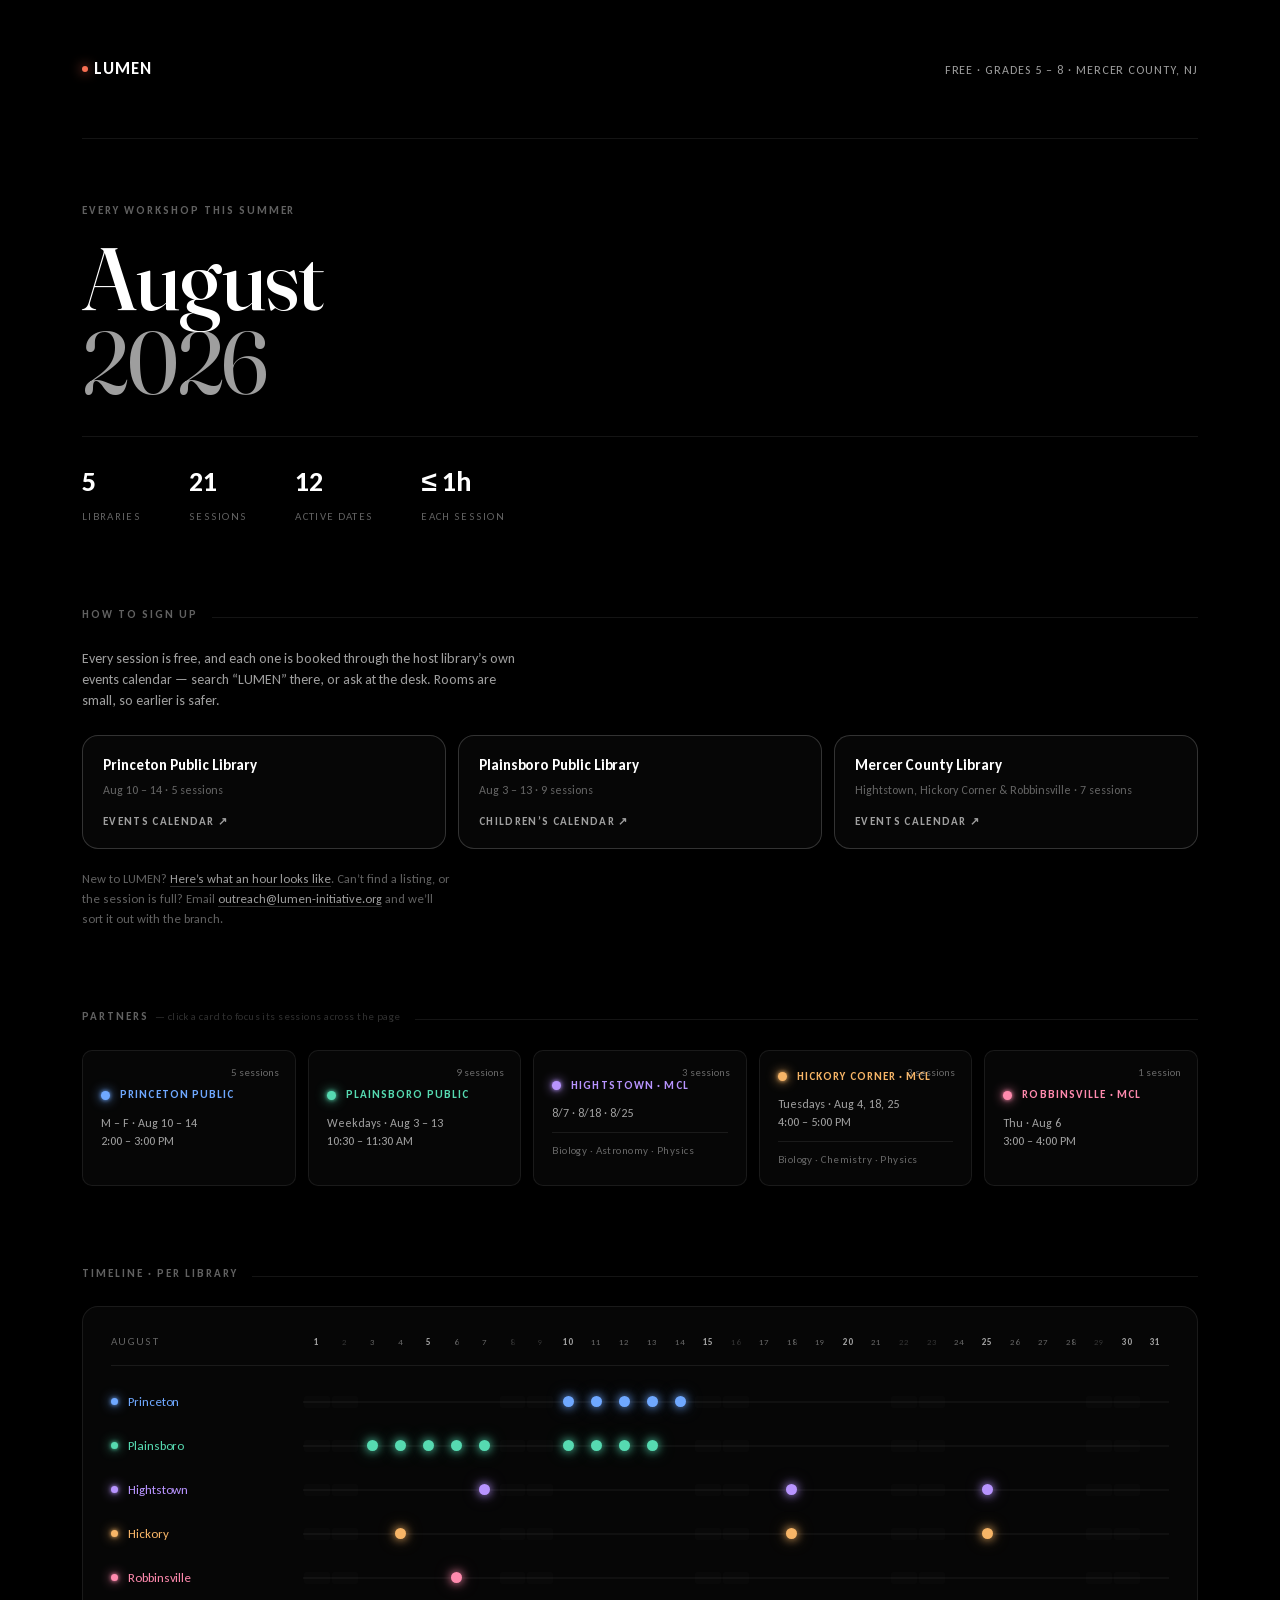
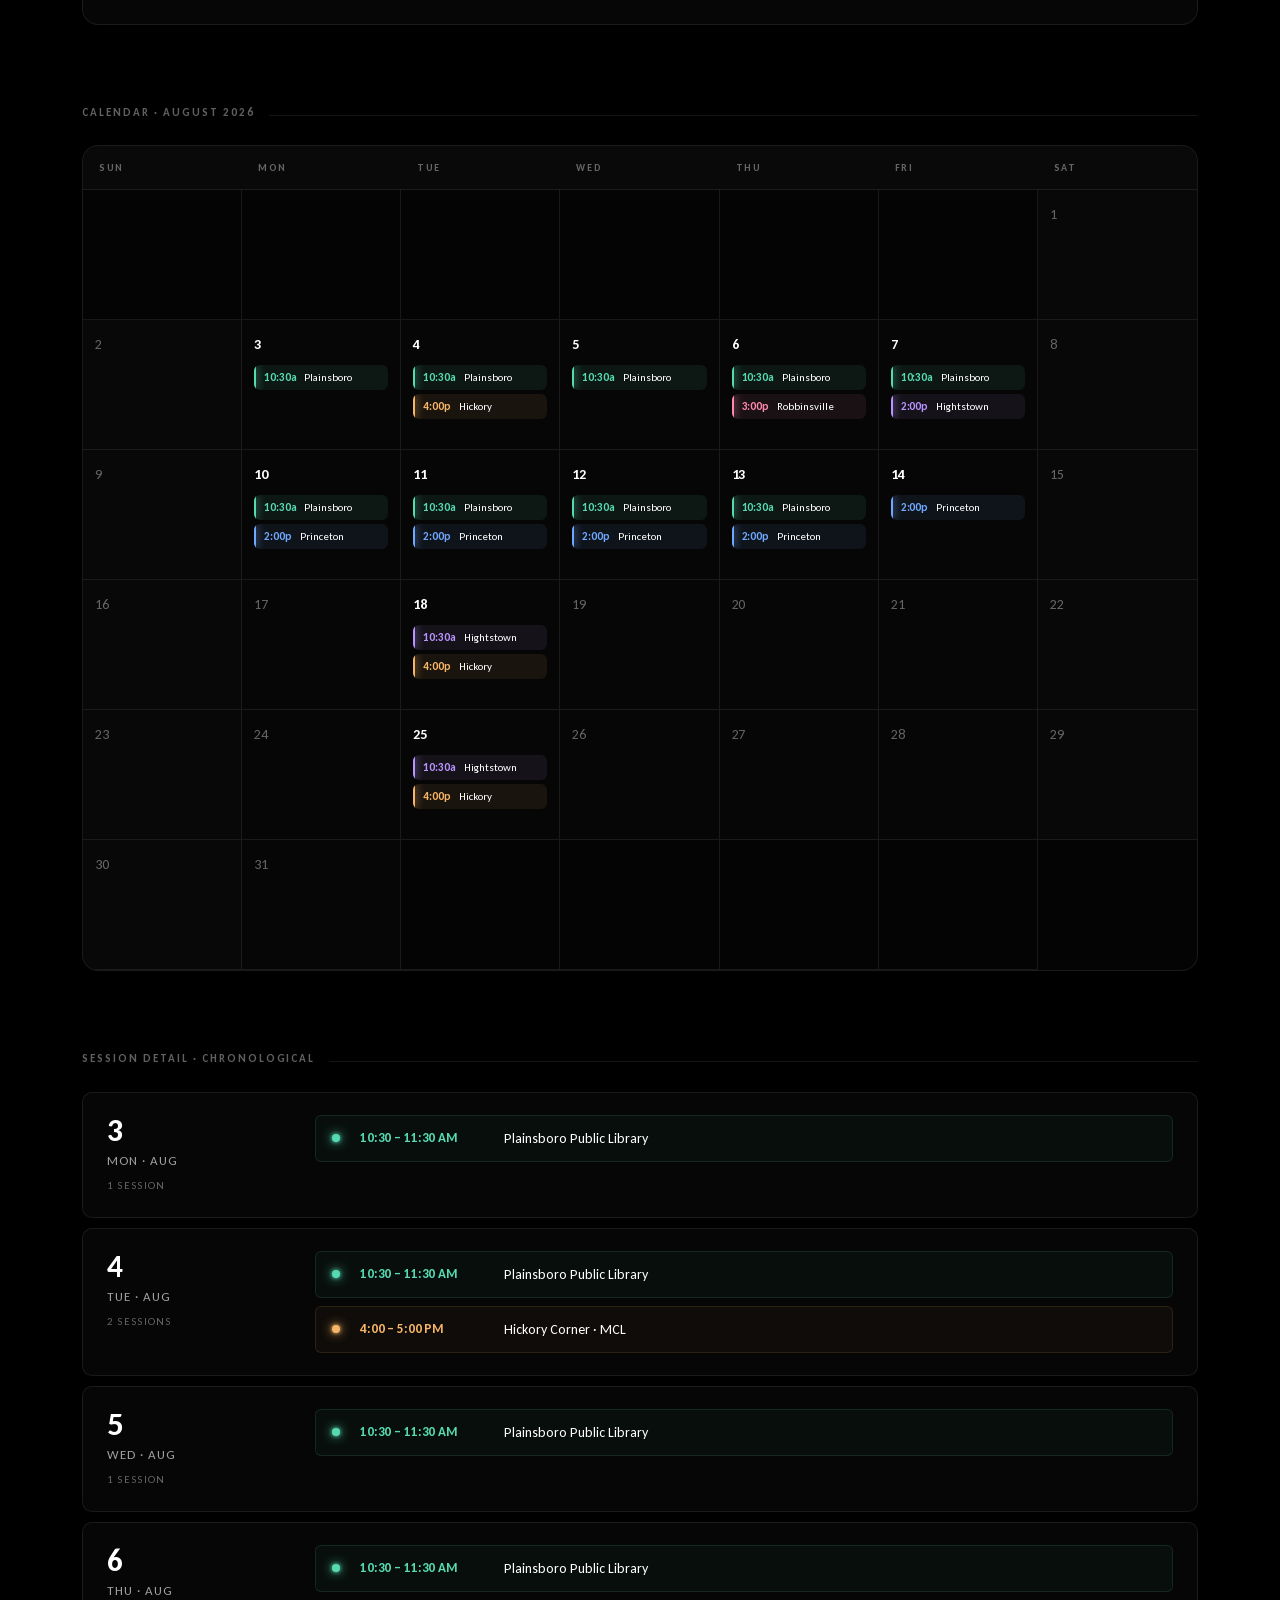
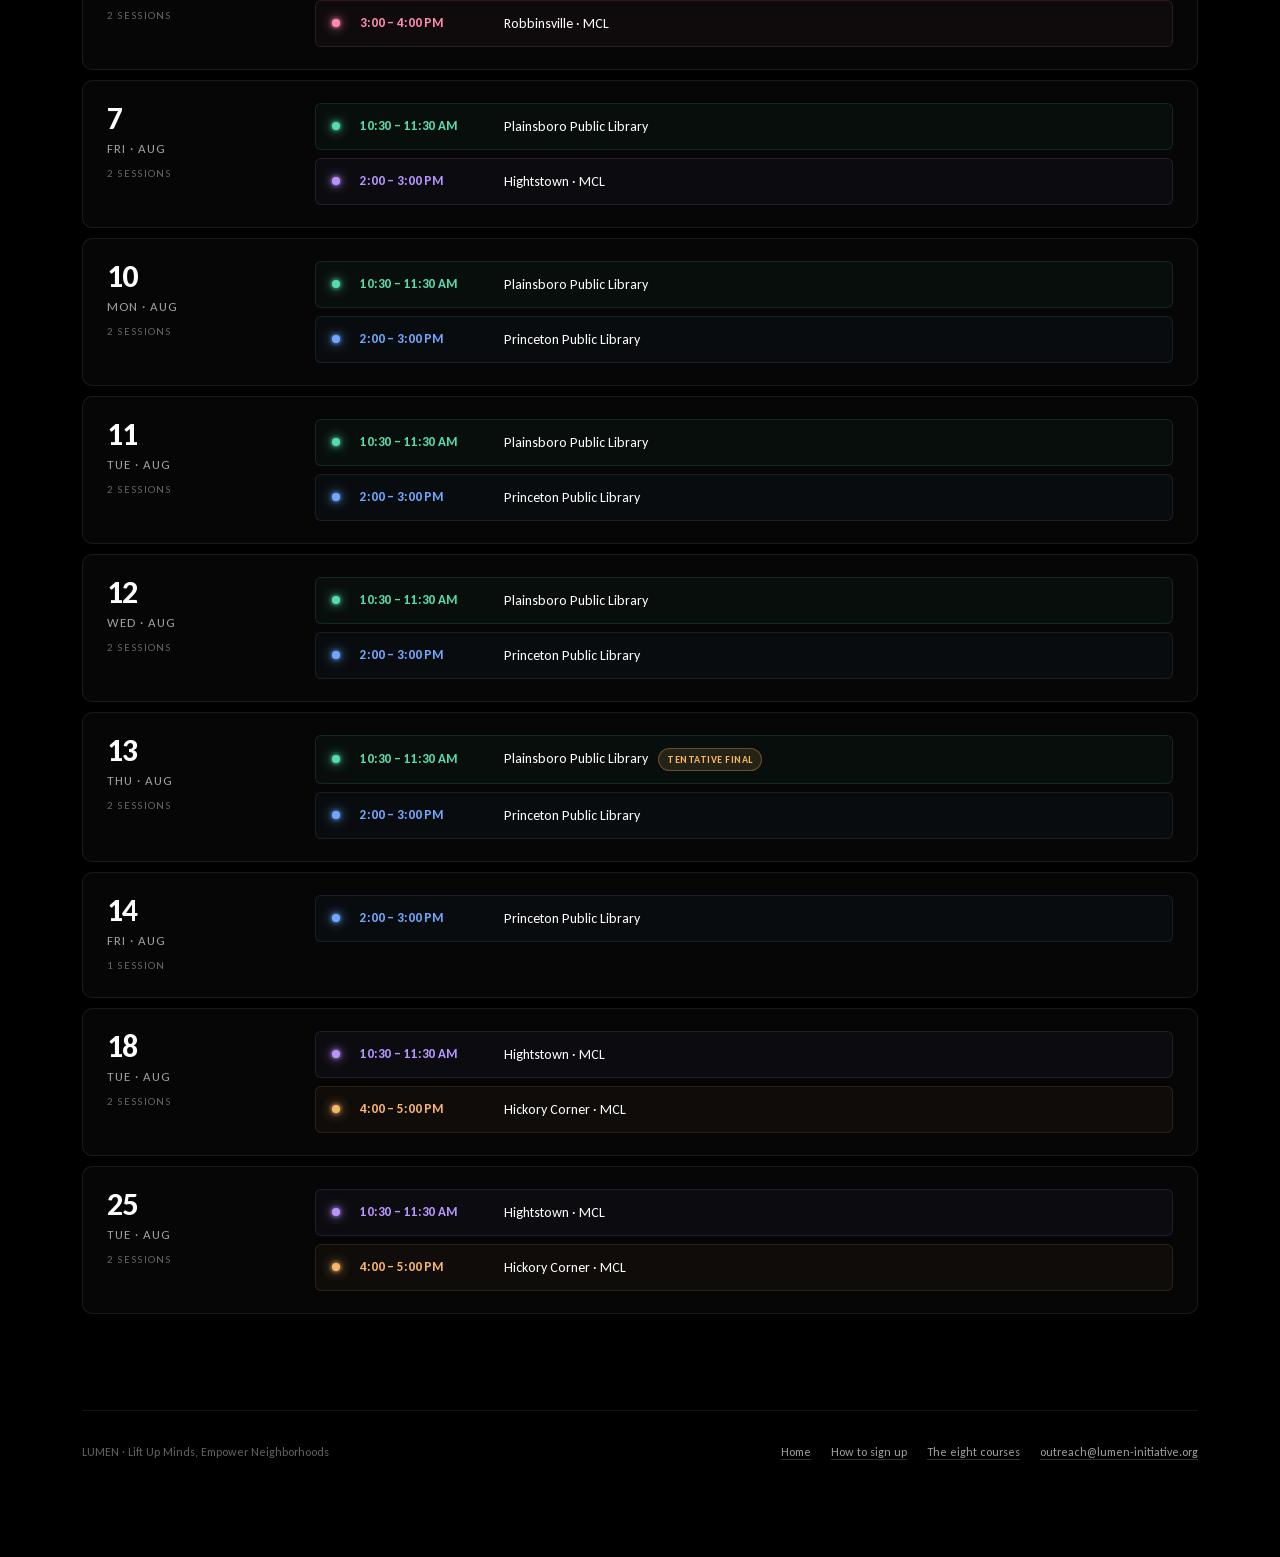
==== library-schedule.html @ 072a2dce "Update site: self-hosted Three.js, favicons, schedule page Brings the published site up to date with" ====
<!DOCTYPE html>
<html lang="en">
<head>
<meta charset="UTF-8">
<meta name="viewport" content="width=device-width, initial-scale=1.0">
<title>LUMEN — All 21 free workshops, August 2026 | Princeton area libraries</title>
<meta name="description" content="Every LUMEN workshop this August: 21 free hands-on sessions for grades 5–8 at five libraries around Mercer County, NJ. Dates, times, and where to register.">
<link rel="stylesheet" href="fonts/fonts.css">
<style>
  :root {
    --font-body: Calibri, 'Carlito', 'Segoe UI', sans-serif;
    --font-display: 'Fraunces', Georgia, 'Times New Roman', serif;

    --bg: #000;
    --bg-elev: #0a0a0a;
    --text: #ffffff;
    --text-dim: rgba(255, 255, 255, 0.62);
    --text-faint: rgba(255, 255, 255, 0.38);
    --text-ghost: rgba(255, 255, 255, 0.18);
    --border: rgba(255, 255, 255, 0.08);
    --border-strong: rgba(255, 255, 255, 0.18);
    --glass: rgba(255, 255, 255, 0.025);
    --glass-hi: rgba(255, 255, 255, 0.05);

    --princeton: #6FA8FF;       --princeton-rgb: 111, 168, 255;
    --plainsboro: #56DAB1;      --plainsboro-rgb: 86, 218, 177;
    --hightstown: #B894FF;      --hightstown-rgb: 184, 148, 255;
    --hickory: #F7B567;         --hickory-rgb: 247, 181, 103;
    --robbinsville: #FF8AAE;    --robbinsville-rgb: 255, 138, 174;

    --ease: cubic-bezier(0.22, 1, 0.36, 1);
    --ease-soft: cubic-bezier(0.22, 0.61, 0.36, 1);

    --r-sm: 6px;
    --r-md: 10px;
    --r-lg: 16px;
    --r-xl: 24px;
  }

  * { margin: 0; padding: 0; box-sizing: border-box; }

  html, body {
    background: var(--bg);
    color: var(--text);
  }

  body {
    font-family: var(--font-body);
    font-feature-settings: "ss01", "cv11", "tnum";
    -webkit-font-smoothing: antialiased;
    -moz-osx-font-smoothing: grayscale;
    line-height: 1.5;
    min-height: 100vh;
    overflow-x: hidden;
    /* faint atmospheric glow — top-down, very subtle */
    background-image:
      radial-gradient(ellipse 80vw 60vh at 50% -10%, rgba(255, 255, 255, 0.04), transparent 70%),
      radial-gradient(ellipse 120vw 80vh at 50% 110%, rgba(184, 148, 255, 0.025), transparent 70%);
  }

  /* ----- layout ----- */

  .page {
    max-width: 1180px;
    margin: 0 auto;
    padding: 56px 32px 96px;
  }

  .page-head {
    display: flex;
    justify-content: space-between;
    align-items: baseline;
    padding-bottom: 56px;
    border-bottom: 1px solid var(--border);
    margin-bottom: 64px;
  }
  /* This stylesheet has no global anchor reset, so anything that is a
     link has to say so — or unsay it, as here. */
  .brand {
    font-size: 17px;
    font-weight: 700;
    letter-spacing: 0.06em;
    text-transform: uppercase;
    color: var(--text);
    text-decoration: none;
    transition: opacity 0.25s var(--ease);
  }
  .brand:hover,
  .brand:focus-visible { opacity: 0.7; }
  .brand .dot {
    display: inline-block;
    width: 6px;
    height: 6px;
    background: #f76f53;
    border-radius: 50%;
    margin-right: 6px;
    vertical-align: 2px;
    box-shadow: 0 0 12px #f76f53;
  }
  .head-meta {
    font-size: 12px;
    color: var(--text-dim);
    letter-spacing: 0.08em;
    text-transform: uppercase;
  }

  /* ----- hero ----- */

  .hero { margin-bottom: 80px; }

  .eyebrow {
    font-size: 11px;
    font-weight: 600;
    letter-spacing: 0.18em;
    text-transform: uppercase;
    color: var(--text-faint);
    margin-bottom: 18px;
  }
  .hero h1 {
    font-family: var(--font-display);
    font-size: clamp(48px, 8vw, 88px);
    font-weight: 500;
    line-height: 0.95;
    letter-spacing: -0.02em;
    margin-bottom: 28px;
  }
  .hero h1 .year {
    color: var(--text-dim);
    font-weight: 400;
    letter-spacing: -0.025em;
  }
  .hero-stats {
    display: flex;
    flex-wrap: wrap;
    gap: 48px;
    margin-top: 32px;
    padding-top: 24px;
    border-top: 1px solid var(--border);
  }
  .hero-stat .num {
    display: block;
    font-size: 28px;
    font-weight: 600;
    letter-spacing: -0.01em;
    font-variant-numeric: tabular-nums;
  }
  .hero-stat .lbl {
    font-size: 11px;
    color: var(--text-faint);
    letter-spacing: 0.12em;
    text-transform: uppercase;
    margin-top: 4px;
  }

  /* ----- sign-up band ----- */

  /* Deliberately not styled as a banner or a highlighted callout: the
     schedule below is what the visitor came for, and the three cards
     read as one more band of the same document. They earn attention by
     being the only clickable things above the fold, not by shouting. */
  .signup { margin-bottom: 80px; }

  .signup-lede {
    max-width: 62ch;
    font-size: 14px;
    color: var(--text-dim);
    margin-bottom: 24px;
  }
  .signup-grid {
    display: grid;
    grid-template-columns: repeat(auto-fit, minmax(238px, 1fr));
    gap: 12px;
  }
  .signup-card {
    display: flex;
    flex-direction: column;
    gap: 6px;
    padding: 18px 20px;
    border: 1px solid var(--border-strong);
    border-radius: var(--r-lg);
    background: var(--glass);
    color: var(--text);
    text-decoration: none;
    transition: background 0.3s var(--ease), border-color 0.3s var(--ease), transform 0.3s var(--ease);
  }
  .signup-card:hover,
  .signup-card:focus-visible {
    background: var(--glass-hi);
    border-color: rgba(255, 255, 255, 0.32);
    transform: translateY(-2px);
  }
  .signup-name {
    font-size: 15px;
    font-weight: 600;
    letter-spacing: -0.005em;
  }
  .signup-note {
    font-size: 12px;
    color: var(--text-faint);
    line-height: 1.45;
  }
  .signup-go {
    margin-top: 8px;
    font-size: 11px;
    font-weight: 600;
    letter-spacing: 0.12em;
    text-transform: uppercase;
    color: var(--text-dim);
  }
  .signup-card:hover .signup-go,
  .signup-card:focus-visible .signup-go { color: var(--text); }

  .signup-help {
    max-width: 62ch;
    margin-top: 20px;
    font-size: 12.5px;
    color: var(--text-faint);
    line-height: 1.6;
  }
  .signup-help a,
  .foot-links a {
    color: var(--text-dim);
    text-decoration: underline;
    text-underline-offset: 3px;
    text-decoration-color: var(--border-strong);
    transition: color 0.25s var(--ease), text-decoration-color 0.25s var(--ease);
  }
  .signup-help a:hover,
  .signup-help a:focus-visible,
  .foot-links a:hover,
  .foot-links a:focus-visible {
    color: var(--text);
    text-decoration-color: currentColor;
  }

  /* ----- section labels ----- */

  .section-label {
    display: flex;
    align-items: baseline;
    gap: 14px;
    font-size: 11px;
    font-weight: 600;
    letter-spacing: 0.18em;
    text-transform: uppercase;
    color: var(--text-faint);
    margin-bottom: 24px;
  }
  .section-label::after {
    content: '';
    flex: 1;
    height: 1px;
    background: var(--border);
  }

  section + section { margin-top: 80px; }

  /* ----- legend / filter cards ----- */

  .legend-grid {
    display: grid;
    grid-template-columns: repeat(auto-fit, minmax(206px, 1fr));
    gap: 12px;
  }
  .legend-card {
    --c: var(--text);
    --c-rgb: 255, 255, 255;
    background: var(--glass);
    border: 1px solid var(--border);
    border-radius: var(--r-md);
    padding: 18px 18px 16px;
    text-align: left;
    color: inherit;
    font: inherit;
    cursor: pointer;
    position: relative;
    overflow: hidden;
    transition:
      background 0.4s var(--ease),
      border-color 0.4s var(--ease),
      transform 0.4s var(--ease),
      box-shadow 0.4s var(--ease),
      opacity 0.4s var(--ease);
  }
  .legend-card::before {
    content: '';
    position: absolute;
    inset: 0;
    border-radius: inherit;
    background: radial-gradient(ellipse 80% 70% at 50% 110%, rgba(var(--c-rgb), 0.18), transparent 70%);
    opacity: 0;
    transition: opacity 0.5s var(--ease);
    pointer-events: none;
  }
  .legend-card:hover,
  .legend-card[aria-pressed="true"] {
    background: var(--glass-hi);
    border-color: rgba(var(--c-rgb), 0.5);
    transform: translateY(-2px);
    box-shadow:
      0 12px 32px -12px rgba(var(--c-rgb), 0.35),
      0 1px 0 rgba(255, 255, 255, 0.04) inset;
  }
  .legend-card:hover::before,
  .legend-card[aria-pressed="true"]::before {
    opacity: 1;
  }
  .legend-card-head {
    display: flex;
    align-items: center;
    gap: 10px;
    margin-bottom: 10px;
  }
  .legend-dot {
    width: 9px;
    height: 9px;
    border-radius: 50%;
    background: var(--c);
    box-shadow: 0 0 12px var(--c), 0 0 4px var(--c);
    flex-shrink: 0;
  }
  .legend-name {
    font-size: 11px;
    font-weight: 600;
    letter-spacing: 0.1em;
    text-transform: uppercase;
    color: var(--c);
  }
  .legend-meta {
    font-size: 12px;
    color: var(--text-dim);
    line-height: 1.5;
  }
  .legend-topics {
    margin-top: 10px;
    padding-top: 10px;
    border-top: 1px solid var(--border);
    font-size: 11px;
    color: var(--text-faint);
    letter-spacing: 0.04em;
  }
  .legend-count {
    position: absolute;
    top: 14px;
    right: 16px;
    font-size: 11px;
    font-variant-numeric: tabular-nums;
    color: var(--text-faint);
    font-weight: 500;
  }

  /* ----- ribbon timeline ----- */

  .ribbon {
    background: var(--glass);
    border: 1px solid var(--border);
    border-radius: var(--r-lg);
    padding: 24px 28px;
    backdrop-filter: blur(12px);
    -webkit-backdrop-filter: blur(12px);
  }
  .ribbon-axis {
    display: grid;
    grid-template-columns: 168px 1fr;
    gap: 24px;
    align-items: center;
    padding-bottom: 12px;
    margin-bottom: 14px;
    border-bottom: 1px solid var(--border);
  }
  .ribbon-axis-spacer { color: var(--text-faint); font-size: 11px; letter-spacing: 0.12em; text-transform: uppercase; }
  .ribbon-axis-days {
    display: grid;
    grid-template-columns: repeat(31, 1fr);
    gap: 0;
    font-size: 9px;
    color: var(--text-faint);
    text-align: center;
    font-variant-numeric: tabular-nums;
  }
  .ribbon-axis-days span {
    padding: 4px 0;
    border-radius: 3px;
  }
  .ribbon-axis-days span.weekend { color: var(--text-ghost); }
  .ribbon-axis-days span.major { color: var(--text-dim); font-weight: 600; }

  .ribbon-row {
    display: grid;
    grid-template-columns: 168px 1fr;
    gap: 24px;
    align-items: center;
    padding: 8px 0;
    transition: opacity 0.4s var(--ease);
  }
  .ribbon-label {
    display: flex;
    align-items: center;
    gap: 10px;
    font-size: 13px;
    font-weight: 500;
    letter-spacing: -0.005em;
  }
  .ribbon-label .legend-dot {
    width: 7px;
    height: 7px;
  }
  .ribbon-label .lib-name { color: var(--c); }
  .ribbon-track {
    display: grid;
    grid-template-columns: repeat(31, 1fr);
    gap: 0;
    height: 28px;
    align-items: center;
    position: relative;
  }
  .ribbon-track::before {
    content: '';
    position: absolute;
    left: 0; right: 0;
    top: 50%;
    height: 1px;
    background: var(--border);
    transform: translateY(-0.5px);
  }
  .ribbon-cell {
    height: 100%;
    display: flex;
    align-items: center;
    justify-content: center;
    position: relative;
  }
  .ribbon-cell.weekend::after {
    content: '';
    position: absolute;
    inset: 8px 1px;
    background: rgba(255, 255, 255, 0.015);
    border-radius: 2px;
  }
  .ribbon-pin {
    position: relative;
    width: 11px;
    height: 11px;
    border-radius: 50%;
    background: var(--c);
    box-shadow:
      0 0 10px var(--c),
      0 0 18px rgba(var(--c-rgb), 0.4);
    transition:
      transform 0.4s var(--ease),
      box-shadow 0.4s var(--ease);
  }
  .ribbon-pin:hover {
    transform: scale(1.45);
    z-index: 2;
  }

  /* ----- calendar grid ----- */

  .calendar {
    background: var(--glass);
    border: 1px solid var(--border);
    border-radius: var(--r-lg);
    overflow: hidden;
    backdrop-filter: blur(12px);
    -webkit-backdrop-filter: blur(12px);
  }
  .cal-header {
    display: grid;
    grid-template-columns: repeat(7, 1fr);
    background: rgba(255, 255, 255, 0.012);
    border-bottom: 1px solid var(--border);
  }
  .cal-header > div {
    padding: 14px 16px;
    font-size: 10px;
    font-weight: 600;
    letter-spacing: 0.16em;
    text-transform: uppercase;
    color: var(--text-faint);
    text-align: left;
  }
  .cal-grid {
    display: grid;
    grid-template-columns: repeat(7, 1fr);
  }
  .cal-day {
    border-right: 1px solid var(--border);
    border-bottom: 1px solid var(--border);
    padding: 14px 12px 12px;
    min-height: 130px;
    display: flex;
    flex-direction: column;
    gap: 8px;
    position: relative;
  }
  .cal-day:nth-child(7n) { border-right: none; }
  .cal-grid > .cal-day:nth-last-child(-n+1):not(:nth-child(7n)) ~ .cal-day,
  .cal-grid .cal-day:last-child { border-bottom: none; }
  .cal-day.empty {
    background: rgba(0, 0, 0, 0.4);
  }
  .cal-day.weekend {
    background: rgba(255, 255, 255, 0.008);
  }
  .cal-date {
    font-size: 14px;
    font-weight: 500;
    color: var(--text-faint);
    font-variant-numeric: tabular-nums;
    letter-spacing: -0.01em;
  }
  .cal-day.has-events .cal-date {
    color: var(--text);
    font-weight: 600;
  }
  .cal-events {
    display: flex;
    flex-direction: column;
    gap: 4px;
    margin-top: 2px;
  }
  .cal-event {
    --c: var(--text);
    --c-rgb: 255, 255, 255;
    display: flex;
    align-items: center;
    gap: 8px;
    padding: 6px 8px 6px 10px;
    background: rgba(var(--c-rgb), 0.08);
    border-radius: var(--r-sm);
    font-size: 11px;
    line-height: 1.2;
    position: relative;
    overflow: hidden;
    transition: background 0.3s var(--ease), transform 0.3s var(--ease);
  }
  .cal-event::before {
    content: '';
    position: absolute;
    left: 0;
    top: 0;
    bottom: 0;
    width: 2px;
    background: var(--c);
    box-shadow: 0 0 8px var(--c);
  }
  .cal-event:hover {
    background: rgba(var(--c-rgb), 0.16);
    transform: translateX(2px);
  }
  .cal-event-time {
    font-weight: 600;
    color: var(--c);
    font-variant-numeric: tabular-nums;
    letter-spacing: -0.01em;
    flex-shrink: 0;
  }
  .cal-event-name {
    color: var(--text);
    font-weight: 500;
    overflow: hidden;
    text-overflow: ellipsis;
    white-space: nowrap;
  }

  /* ----- list view ----- */

  .list {
    display: flex;
    flex-direction: column;
    gap: 10px;
  }
  .list-day {
    display: grid;
    grid-template-columns: 180px 1fr;
    gap: 28px;
    align-items: flex-start;
    padding: 22px 24px;
    background: var(--glass);
    border: 1px solid var(--border);
    border-radius: var(--r-md);
    transition:
      background 0.4s var(--ease),
      border-color 0.4s var(--ease),
      transform 0.4s var(--ease);
  }
  .list-day:hover {
    background: var(--glass-hi);
    border-color: var(--border-strong);
  }
  .list-date {
    display: flex;
    flex-direction: column;
    gap: 4px;
  }
  .list-date-num {
    font-size: 32px;
    font-weight: 600;
    letter-spacing: -0.025em;
    line-height: 1;
    font-variant-numeric: tabular-nums;
  }
  .list-date-day {
    font-size: 13px;
    color: var(--text-dim);
    text-transform: uppercase;
    letter-spacing: 0.08em;
  }
  .list-date-count {
    margin-top: 8px;
    font-size: 11px;
    color: var(--text-faint);
    letter-spacing: 0.08em;
    text-transform: uppercase;
  }
  .list-events {
    display: flex;
    flex-direction: column;
    gap: 8px;
  }
  .list-event {
    --c: var(--text);
    --c-rgb: 255, 255, 255;
    display: grid;
    grid-template-columns: 14px 130px 1fr auto;
    align-items: center;
    gap: 14px;
    padding: 12px 16px;
    background: rgba(var(--c-rgb), 0.04);
    border: 1px solid rgba(var(--c-rgb), 0.12);
    border-radius: var(--r-sm);
    transition:
      background 0.4s var(--ease),
      border-color 0.4s var(--ease),
      transform 0.4s var(--ease),
      opacity 0.4s var(--ease);
  }
  .list-event:hover {
    background: rgba(var(--c-rgb), 0.08);
    border-color: rgba(var(--c-rgb), 0.28);
    transform: translateX(3px);
  }
  .list-event .legend-dot {
    width: 8px;
    height: 8px;
  }
  .list-event-time {
    font-size: 13px;
    font-weight: 600;
    color: var(--c);
    font-variant-numeric: tabular-nums;
    letter-spacing: -0.01em;
  }
  .list-event-info {
    font-size: 14px;
    display: flex;
    align-items: baseline;
    gap: 10px;
    flex-wrap: wrap;
  }
  .list-event-info .lib {
    font-weight: 500;
  }
  .list-event-tag {
    font-size: 10px;
    padding: 3px 8px;
    border-radius: 9999px;
    background: rgba(247, 181, 103, 0.12);
    color: var(--hickory);
    border: 1px solid rgba(247, 181, 103, 0.3);
    font-weight: 600;
    letter-spacing: 0.05em;
    text-transform: uppercase;
  }

  /* ----- focus filtering ----- */
  /* When a library is focused, dim everything that doesn't belong to it */
  body[data-focus] [data-lib]:not([data-active]),
  body[data-focus] .legend-card:not([aria-pressed="true"]) {
    opacity: 0.22;
  }

  /* ----- footer ----- */
  footer {
    margin-top: 96px;
    padding-top: 32px;
    border-top: 1px solid var(--border);
    display: flex;
    flex-wrap: wrap;
    justify-content: space-between;
    align-items: baseline;
    gap: 16px 32px;
    font-size: 12px;
    color: var(--text-faint);
  }
  .foot-links {
    display: flex;
    flex-wrap: wrap;
    gap: 8px 20px;
  }

  /* ----- entry animations ----- */

  @keyframes lift-in {
    from { opacity: 0; transform: translateY(12px); }
    to { opacity: 1; transform: translateY(0); }
  }
  .reveal {
    animation: lift-in 0.9s var(--ease) both;
  }

  /* ----- responsive ----- */

  @media (max-width: 900px) {
    .page { padding: 32px 20px 64px; }
    .page-head { padding-bottom: 32px; margin-bottom: 40px; }
    section + section { margin-top: 56px; }
    .hero { margin-bottom: 56px; }
    .hero-stats { gap: 28px; }
    .hero-stat .num { font-size: 22px; }

    .page-head { flex-wrap: wrap; gap: 10px 24px; }
    .signup { margin-bottom: 56px; }
    .signup-card { padding: 16px 18px; }
    footer { flex-direction: column; }

    .ribbon { padding: 16px; }
    .ribbon-axis,
    .ribbon-row { grid-template-columns: 110px 1fr; gap: 12px; }
    .ribbon-label { font-size: 11px; }

    .cal-day { min-height: 88px; padding: 8px 6px; }
    .cal-event { font-size: 9.5px; padding: 4px 6px 4px 8px; }
    .cal-event-name { display: none; }

    .list-day { grid-template-columns: 1fr; gap: 14px; padding: 16px; }
    .list-date { flex-direction: row; align-items: baseline; gap: 12px; }
    .list-date-num { font-size: 22px; }
    .list-event { grid-template-columns: 12px 90px 1fr; padding: 10px 12px; }
    .list-event-tag { display: none; }
  }

  @media (max-width: 540px) {
    .cal-header > div { padding: 8px 6px; font-size: 9px; letter-spacing: 0.1em; }
    .cal-day { min-height: 64px; }
    .cal-date { font-size: 12px; }
    .cal-event { padding: 3px 5px 3px 7px; }
    .cal-event-time { font-size: 9px; }
  }

  /* ----- reduced motion ----- */

  @media (prefers-reduced-motion: reduce) {
    *,
    *::before,
    *::after {
      animation-duration: 0.01ms !important;
      animation-iteration-count: 1 !important;
      transition-duration: 0.01ms !important;
      scroll-behavior: auto !important;
    }
  }

  /* ----- print ----- */

  @media print {
    body {
      background: #fff;
      color: #000;
      background-image: none;
    }
    :root {
      --text: #000;
      --text-dim: #444;
      --text-faint: #666;
      --border: #ccc;
      --border-strong: #999;
      --glass: #fafafa;
      --glass-hi: #f0f0f0;
    }
    /* The sign-up band survives printing on purpose — a schedule
       pinned to a fridge should still say where to register. */
    .page-head, footer { display: none; }
    .signup-card { break-inside: avoid; }
    .legend-card, .ribbon, .calendar, .list-day {
      backdrop-filter: none;
      box-shadow: none;
    }
    .reveal { animation: none; }
  }
</style>
</head>
<body>

<main class="page">

  <!-- The wordmark is the only thing on this page a lost visitor will
       try to click, so it is the route home. -->
  <header class="page-head reveal" style="animation-delay: 0s;">
    <a class="brand" href="index.html"><span class="dot"></span>LUMEN</a>
    <div class="head-meta">Free · Grades 5 – 8 · Mercer County, NJ</div>
  </header>

  <!-- Hero -->
  <section class="hero reveal" style="animation-delay: 0.05s;">
    <div class="eyebrow">Every workshop this summer</div>
    <h1>August<br><span class="year">2026</span></h1>
    <div class="hero-stats">
      <div class="hero-stat"><span class="num">5</span><span class="lbl">Libraries</span></div>
      <div class="hero-stat"><span class="num">21</span><span class="lbl">Sessions</span></div>
      <div class="hero-stat"><span class="num">12</span><span class="lbl">Active dates</span></div>
      <div class="hero-stat"><span class="num">≤ 1h</span><span class="lbl">Each session</span></div>
    </div>
  </section>

  <!-- How to sign up. This page is where the site's schedule section
       sends a parent, and until now it was a dead end: it listed when
       and where without a single link — no way to act on any of it and
       no route back. Registration always happens on the host library's
       own calendar, so those three calendars are the page's real CTA.
       It sits above the filter cards because a parent who already knows
       which branch they want should never have to scroll the calendar
       to find the door. -->
  <section class="signup reveal" id="signup" style="animation-delay: 0.1s;">
    <h2 class="section-label">How to sign up</h2>
    <p class="signup-lede">
      Every session is free, and each one is booked through the host library&rsquo;s
      own events calendar &mdash; search &ldquo;LUMEN&rdquo; there, or ask at the
      desk. Rooms are small, so earlier is safer.
    </p>
    <div class="signup-grid">
      <a class="signup-card" href="https://princetonlibrary.org/events/" target="_blank" rel="noopener noreferrer">
        <span class="signup-name">Princeton Public Library</span>
        <span class="signup-note">Aug 10 – 14 · 5 sessions</span>
        <span class="signup-go">Events calendar <span aria-hidden="true">↗</span></span>
      </a>
      <a class="signup-card" href="https://plainsborolibrary.org/childrens-calendar/" target="_blank" rel="noopener noreferrer">
        <span class="signup-name">Plainsboro Public Library</span>
        <span class="signup-note">Aug 3 – 13 · 9 sessions</span>
        <span class="signup-go">Children’s calendar <span aria-hidden="true">↗</span></span>
      </a>
      <a class="signup-card" href="https://mcl.org/events" target="_blank" rel="noopener noreferrer">
        <span class="signup-name">Mercer County Library</span>
        <span class="signup-note">Hightstown, Hickory Corner &amp; Robbinsville · 7 sessions</span>
        <span class="signup-go">Events calendar <span aria-hidden="true">↗</span></span>
      </a>
    </div>
    <p class="signup-help">
      New to LUMEN? <a href="index.html#for-parents">Here’s what an hour looks like</a>.
      Can’t find a listing, or the session is full? Email
      <a href="mailto:outreach@lumen-initiative.org">outreach@lumen-initiative.org</a>
      and we’ll sort it out with the branch.
    </p>
  </section>

  <!-- Legend / Filter -->
  <section class="reveal" style="animation-delay: 0.15s;">
    <h2 class="section-label">Partners <span style="color: var(--text-ghost); font-weight: 400; letter-spacing: 0.04em; text-transform: none; margin-left: -8px;">— click a card to focus its sessions across the page</span></h2>
    <div class="legend-grid">

      <button class="legend-card" data-lib-toggle="princeton" aria-pressed="false"
              style="--c: var(--princeton); --c-rgb: var(--princeton-rgb);">
        <span class="legend-count">5 sessions</span>
        <div class="legend-card-head">
          <span class="legend-dot"></span>
          <span class="legend-name">Princeton Public</span>
        </div>
        <div class="legend-meta">M – F · Aug 10 – 14<br>2:00 – 3:00 PM</div>
      </button>

      <button class="legend-card" data-lib-toggle="plainsboro" aria-pressed="false"
              style="--c: var(--plainsboro); --c-rgb: var(--plainsboro-rgb);">
        <span class="legend-count">9 sessions</span>
        <div class="legend-card-head">
          <span class="legend-dot"></span>
          <span class="legend-name">Plainsboro Public</span>
        </div>
        <div class="legend-meta">Weekdays · Aug 3 – 13<br>10:30 – 11:30 AM</div>
      </button>

      <button class="legend-card" data-lib-toggle="hightstown" aria-pressed="false"
              style="--c: var(--hightstown); --c-rgb: var(--hightstown-rgb);">
        <span class="legend-count">3 sessions</span>
        <div class="legend-card-head">
          <span class="legend-dot"></span>
          <span class="legend-name">Hightstown · MCL</span>
        </div>
        <div class="legend-meta">8/7 · 8/18 · 8/25</div>
        <div class="legend-topics">Biology · Astronomy · Physics</div>
      </button>

      <button class="legend-card" data-lib-toggle="hickory" aria-pressed="false"
              style="--c: var(--hickory); --c-rgb: var(--hickory-rgb);">
        <span class="legend-count">3 sessions</span>
        <div class="legend-card-head">
          <span class="legend-dot"></span>
          <span class="legend-name">Hickory Corner · MCL</span>
        </div>
        <div class="legend-meta">Tuesdays · Aug 4, 18, 25<br>4:00 – 5:00 PM</div>
        <div class="legend-topics">Biology · Chemistry · Physics</div>
      </button>

      <button class="legend-card" data-lib-toggle="robbinsville" aria-pressed="false"
              style="--c: var(--robbinsville); --c-rgb: var(--robbinsville-rgb);">
        <span class="legend-count">1 session</span>
        <div class="legend-card-head">
          <span class="legend-dot"></span>
          <span class="legend-name">Robbinsville · MCL</span>
        </div>
        <div class="legend-meta">Thu · Aug 6<br>3:00 – 4:00 PM</div>
      </button>

    </div>
  </section>

  <!-- Ribbon timeline -->
  <section class="reveal" style="animation-delay: 0.25s;">
    <h2 class="section-label">Timeline · per library</h2>
    <div class="ribbon">

      <div class="ribbon-axis">
        <span class="ribbon-axis-spacer">August</span>
        <div class="ribbon-axis-days" id="ribbon-axis"></div>
      </div>

      <!-- One row per library; pins generated inline below -->
      <div class="ribbon-row" data-lib="princeton" data-active
           style="--c: var(--princeton); --c-rgb: var(--princeton-rgb);">
        <div class="ribbon-label">
          <span class="legend-dot"></span>
          <span class="lib-name">Princeton</span>
        </div>
        <div class="ribbon-track" data-pins="10,11,12,13,14"></div>
      </div>

      <div class="ribbon-row" data-lib="plainsboro" data-active
           style="--c: var(--plainsboro); --c-rgb: var(--plainsboro-rgb);">
        <div class="ribbon-label">
          <span class="legend-dot"></span>
          <span class="lib-name">Plainsboro</span>
        </div>
        <div class="ribbon-track" data-pins="3,4,5,6,7,10,11,12,13"></div>
      </div>

      <div class="ribbon-row" data-lib="hightstown" data-active
           style="--c: var(--hightstown); --c-rgb: var(--hightstown-rgb);">
        <div class="ribbon-label">
          <span class="legend-dot"></span>
          <span class="lib-name">Hightstown</span>
        </div>
        <div class="ribbon-track" data-pins="7,18,25"></div>
      </div>

      <div class="ribbon-row" data-lib="hickory" data-active
           style="--c: var(--hickory); --c-rgb: var(--hickory-rgb);">
        <div class="ribbon-label">
          <span class="legend-dot"></span>
          <span class="lib-name">Hickory</span>
        </div>
        <div class="ribbon-track" data-pins="4,18,25"></div>
      </div>

      <div class="ribbon-row" data-lib="robbinsville" data-active
           style="--c: var(--robbinsville); --c-rgb: var(--robbinsville-rgb);">
        <div class="ribbon-label">
          <span class="legend-dot"></span>
          <span class="lib-name">Robbinsville</span>
        </div>
        <div class="ribbon-track" data-pins="6"></div>
      </div>

    </div>
  </section>

  <!-- Calendar grid -->
  <section class="reveal" style="animation-delay: 0.35s;">
    <h2 class="section-label">Calendar · August 2026</h2>
    <div class="calendar">
      <div class="cal-header">
        <div>Sun</div><div>Mon</div><div>Tue</div><div>Wed</div>
        <div>Thu</div><div>Fri</div><div>Sat</div>
      </div>
      <div class="cal-grid">

        <!-- Row 1: empty until Sat Aug 1 -->
        <div class="cal-day empty"></div>
        <div class="cal-day empty"></div>
        <div class="cal-day empty"></div>
        <div class="cal-day empty"></div>
        <div class="cal-day empty"></div>
        <div class="cal-day empty"></div>
        <div class="cal-day weekend"><div class="cal-date">1</div></div>

        <!-- Row 2: Aug 2 – 8 -->
        <div class="cal-day weekend"><div class="cal-date">2</div></div>

        <div class="cal-day has-events">
          <div class="cal-date">3</div>
          <div class="cal-events">
            <div class="cal-event" data-lib="plainsboro" data-active
                 style="--c: var(--plainsboro); --c-rgb: var(--plainsboro-rgb);">
              <span class="cal-event-time">10:30a</span>
              <span class="cal-event-name">Plainsboro</span>
            </div>
          </div>
        </div>

        <div class="cal-day has-events">
          <div class="cal-date">4</div>
          <div class="cal-events">
            <div class="cal-event" data-lib="plainsboro" data-active
                 style="--c: var(--plainsboro); --c-rgb: var(--plainsboro-rgb);">
              <span class="cal-event-time">10:30a</span>
              <span class="cal-event-name">Plainsboro</span>
            </div>
            <div class="cal-event" data-lib="hickory" data-active
                 style="--c: var(--hickory); --c-rgb: var(--hickory-rgb);">
              <span class="cal-event-time">4:00p</span>
              <span class="cal-event-name">Hickory</span>
            </div>
          </div>
        </div>

        <div class="cal-day has-events">
          <div class="cal-date">5</div>
          <div class="cal-events">
            <div class="cal-event" data-lib="plainsboro" data-active
                 style="--c: var(--plainsboro); --c-rgb: var(--plainsboro-rgb);">
              <span class="cal-event-time">10:30a</span>
              <span class="cal-event-name">Plainsboro</span>
            </div>
          </div>
        </div>

        <div class="cal-day has-events">
          <div class="cal-date">6</div>
          <div class="cal-events">
            <div class="cal-event" data-lib="plainsboro" data-active
                 style="--c: var(--plainsboro); --c-rgb: var(--plainsboro-rgb);">
              <span class="cal-event-time">10:30a</span>
              <span class="cal-event-name">Plainsboro</span>
            </div>
            <div class="cal-event" data-lib="robbinsville" data-active
                 style="--c: var(--robbinsville); --c-rgb: var(--robbinsville-rgb);">
              <span class="cal-event-time">3:00p</span>
              <span class="cal-event-name">Robbinsville</span>
            </div>
          </div>
        </div>

        <div class="cal-day has-events">
          <div class="cal-date">7</div>
          <div class="cal-events">
            <div class="cal-event" data-lib="plainsboro" data-active
                 style="--c: var(--plainsboro); --c-rgb: var(--plainsboro-rgb);">
              <span class="cal-event-time">10:30a</span>
              <span class="cal-event-name">Plainsboro</span>
            </div>
            <div class="cal-event" data-lib="hightstown" data-active
                 style="--c: var(--hightstown); --c-rgb: var(--hightstown-rgb);">
              <span class="cal-event-time">2:00p</span>
              <span class="cal-event-name">Hightstown</span>
            </div>
          </div>
        </div>

        <div class="cal-day weekend"><div class="cal-date">8</div></div>

        <!-- Row 3: Aug 9 – 15 -->
        <div class="cal-day weekend"><div class="cal-date">9</div></div>

        <div class="cal-day has-events">
          <div class="cal-date">10</div>
          <div class="cal-events">
            <div class="cal-event" data-lib="plainsboro" data-active
                 style="--c: var(--plainsboro); --c-rgb: var(--plainsboro-rgb);">
              <span class="cal-event-time">10:30a</span>
              <span class="cal-event-name">Plainsboro</span>
            </div>
            <div class="cal-event" data-lib="princeton" data-active
                 style="--c: var(--princeton); --c-rgb: var(--princeton-rgb);">
              <span class="cal-event-time">2:00p</span>
              <span class="cal-event-name">Princeton</span>
            </div>
          </div>
        </div>

        <div class="cal-day has-events">
          <div class="cal-date">11</div>
          <div class="cal-events">
            <div class="cal-event" data-lib="plainsboro" data-active
                 style="--c: var(--plainsboro); --c-rgb: var(--plainsboro-rgb);">
              <span class="cal-event-time">10:30a</span>
              <span class="cal-event-name">Plainsboro</span>
            </div>
            <div class="cal-event" data-lib="princeton" data-active
                 style="--c: var(--princeton); --c-rgb: var(--princeton-rgb);">
              <span class="cal-event-time">2:00p</span>
              <span class="cal-event-name">Princeton</span>
            </div>
          </div>
        </div>

        <div class="cal-day has-events">
          <div class="cal-date">12</div>
          <div class="cal-events">
            <div class="cal-event" data-lib="plainsboro" data-active
                 style="--c: var(--plainsboro); --c-rgb: var(--plainsboro-rgb);">
              <span class="cal-event-time">10:30a</span>
              <span class="cal-event-name">Plainsboro</span>
            </div>
            <div class="cal-event" data-lib="princeton" data-active
                 style="--c: var(--princeton); --c-rgb: var(--princeton-rgb);">
              <span class="cal-event-time">2:00p</span>
              <span class="cal-event-name">Princeton</span>
            </div>
          </div>
        </div>

        <div class="cal-day has-events">
          <div class="cal-date">13</div>
          <div class="cal-events">
            <div class="cal-event" data-lib="plainsboro" data-active
                 style="--c: var(--plainsboro); --c-rgb: var(--plainsboro-rgb);">
              <span class="cal-event-time">10:30a</span>
              <span class="cal-event-name">Plainsboro</span>
            </div>
            <div class="cal-event" data-lib="princeton" data-active
                 style="--c: var(--princeton); --c-rgb: var(--princeton-rgb);">
              <span class="cal-event-time">2:00p</span>
              <span class="cal-event-name">Princeton</span>
            </div>
          </div>
        </div>

        <div class="cal-day has-events">
          <div class="cal-date">14</div>
          <div class="cal-events">
            <div class="cal-event" data-lib="princeton" data-active
                 style="--c: var(--princeton); --c-rgb: var(--princeton-rgb);">
              <span class="cal-event-time">2:00p</span>
              <span class="cal-event-name">Princeton</span>
            </div>
          </div>
        </div>

        <div class="cal-day weekend"><div class="cal-date">15</div></div>

        <!-- Row 4: Aug 16 – 22 -->
        <div class="cal-day weekend"><div class="cal-date">16</div></div>
        <div class="cal-day"><div class="cal-date">17</div></div>

        <div class="cal-day has-events">
          <div class="cal-date">18</div>
          <div class="cal-events">
            <div class="cal-event" data-lib="hightstown" data-active
                 style="--c: var(--hightstown); --c-rgb: var(--hightstown-rgb);">
              <span class="cal-event-time">10:30a</span>
              <span class="cal-event-name">Hightstown</span>
            </div>
            <div class="cal-event" data-lib="hickory" data-active
                 style="--c: var(--hickory); --c-rgb: var(--hickory-rgb);">
              <span class="cal-event-time">4:00p</span>
              <span class="cal-event-name">Hickory</span>
            </div>
          </div>
        </div>

        <div class="cal-day"><div class="cal-date">19</div></div>
        <div class="cal-day"><div class="cal-date">20</div></div>
        <div class="cal-day"><div class="cal-date">21</div></div>
        <div class="cal-day weekend"><div class="cal-date">22</div></div>

        <!-- Row 5: Aug 23 – 29 -->
        <div class="cal-day weekend"><div class="cal-date">23</div></div>
        <div class="cal-day"><div class="cal-date">24</div></div>

        <div class="cal-day has-events">
          <div class="cal-date">25</div>
          <div class="cal-events">
            <div class="cal-event" data-lib="hightstown" data-active
                 style="--c: var(--hightstown); --c-rgb: var(--hightstown-rgb);">
              <span class="cal-event-time">10:30a</span>
              <span class="cal-event-name">Hightstown</span>
            </div>
            <div class="cal-event" data-lib="hickory" data-active
                 style="--c: var(--hickory); --c-rgb: var(--hickory-rgb);">
              <span class="cal-event-time">4:00p</span>
              <span class="cal-event-name">Hickory</span>
            </div>
          </div>
        </div>

        <div class="cal-day"><div class="cal-date">26</div></div>
        <div class="cal-day"><div class="cal-date">27</div></div>
        <div class="cal-day"><div class="cal-date">28</div></div>
        <div class="cal-day weekend"><div class="cal-date">29</div></div>

        <!-- Row 6: Aug 30 – 31 + trailing empty cells -->
        <div class="cal-day weekend"><div class="cal-date">30</div></div>
        <div class="cal-day"><div class="cal-date">31</div></div>
        <div class="cal-day empty"></div>
        <div class="cal-day empty"></div>
        <div class="cal-day empty"></div>
        <div class="cal-day empty"></div>
        <div class="cal-day empty"></div>

      </div>
    </div>
  </section>

  <!-- Detail list -->
  <section class="reveal" style="animation-delay: 0.45s;">
    <h2 class="section-label">Session detail · chronological</h2>
    <div class="list">

      <div class="list-day">
        <div class="list-date">
          <div class="list-date-num">3</div>
          <div>
            <div class="list-date-day">Mon · Aug</div>
            <div class="list-date-count">1 session</div>
          </div>
        </div>
        <div class="list-events">
          <div class="list-event" data-lib="plainsboro" data-active
               style="--c: var(--plainsboro); --c-rgb: var(--plainsboro-rgb);">
            <span class="legend-dot"></span>
            <span class="list-event-time">10:30 – 11:30 AM</span>
            <span class="list-event-info"><span class="lib">Plainsboro Public Library</span></span>
          </div>
        </div>
      </div>

      <div class="list-day">
        <div class="list-date">
          <div class="list-date-num">4</div>
          <div>
            <div class="list-date-day">Tue · Aug</div>
            <div class="list-date-count">2 sessions</div>
          </div>
        </div>
        <div class="list-events">
          <div class="list-event" data-lib="plainsboro" data-active
               style="--c: var(--plainsboro); --c-rgb: var(--plainsboro-rgb);">
            <span class="legend-dot"></span>
            <span class="list-event-time">10:30 – 11:30 AM</span>
            <span class="list-event-info"><span class="lib">Plainsboro Public Library</span></span>
          </div>
          <div class="list-event" data-lib="hickory" data-active
               style="--c: var(--hickory); --c-rgb: var(--hickory-rgb);">
            <span class="legend-dot"></span>
            <span class="list-event-time">4:00 – 5:00 PM</span>
            <span class="list-event-info"><span class="lib">Hickory Corner · MCL</span></span>
          </div>
        </div>
      </div>

      <div class="list-day">
        <div class="list-date">
          <div class="list-date-num">5</div>
          <div>
            <div class="list-date-day">Wed · Aug</div>
            <div class="list-date-count">1 session</div>
          </div>
        </div>
        <div class="list-events">
          <div class="list-event" data-lib="plainsboro" data-active
               style="--c: var(--plainsboro); --c-rgb: var(--plainsboro-rgb);">
            <span class="legend-dot"></span>
            <span class="list-event-time">10:30 – 11:30 AM</span>
            <span class="list-event-info"><span class="lib">Plainsboro Public Library</span></span>
          </div>
        </div>
      </div>

      <div class="list-day">
        <div class="list-date">
          <div class="list-date-num">6</div>
          <div>
            <div class="list-date-day">Thu · Aug</div>
            <div class="list-date-count">2 sessions</div>
          </div>
        </div>
        <div class="list-events">
          <div class="list-event" data-lib="plainsboro" data-active
               style="--c: var(--plainsboro); --c-rgb: var(--plainsboro-rgb);">
            <span class="legend-dot"></span>
            <span class="list-event-time">10:30 – 11:30 AM</span>
            <span class="list-event-info"><span class="lib">Plainsboro Public Library</span></span>
          </div>
          <div class="list-event" data-lib="robbinsville" data-active
               style="--c: var(--robbinsville); --c-rgb: var(--robbinsville-rgb);">
            <span class="legend-dot"></span>
            <span class="list-event-time">3:00 – 4:00 PM</span>
            <span class="list-event-info"><span class="lib">Robbinsville · MCL</span></span>
          </div>
        </div>
      </div>

      <div class="list-day">
        <div class="list-date">
          <div class="list-date-num">7</div>
          <div>
            <div class="list-date-day">Fri · Aug</div>
            <div class="list-date-count">2 sessions</div>
          </div>
        </div>
        <div class="list-events">
          <div class="list-event" data-lib="plainsboro" data-active
               style="--c: var(--plainsboro); --c-rgb: var(--plainsboro-rgb);">
            <span class="legend-dot"></span>
            <span class="list-event-time">10:30 – 11:30 AM</span>
            <span class="list-event-info"><span class="lib">Plainsboro Public Library</span></span>
          </div>
          <div class="list-event" data-lib="hightstown" data-active
               style="--c: var(--hightstown); --c-rgb: var(--hightstown-rgb);">
            <span class="legend-dot"></span>
            <span class="list-event-time">2:00 – 3:00 PM</span>
            <span class="list-event-info"><span class="lib">Hightstown · MCL</span></span>
          </div>
        </div>
      </div>

      <div class="list-day">
        <div class="list-date">
          <div class="list-date-num">10</div>
          <div>
            <div class="list-date-day">Mon · Aug</div>
            <div class="list-date-count">2 sessions</div>
          </div>
        </div>
        <div class="list-events">
          <div class="list-event" data-lib="plainsboro" data-active
               style="--c: var(--plainsboro); --c-rgb: var(--plainsboro-rgb);">
            <span class="legend-dot"></span>
            <span class="list-event-time">10:30 – 11:30 AM</span>
            <span class="list-event-info"><span class="lib">Plainsboro Public Library</span></span>
          </div>
          <div class="list-event" data-lib="princeton" data-active
               style="--c: var(--princeton); --c-rgb: var(--princeton-rgb);">
            <span class="legend-dot"></span>
            <span class="list-event-time">2:00 – 3:00 PM</span>
            <span class="list-event-info"><span class="lib">Princeton Public Library</span></span>
          </div>
        </div>
      </div>

      <div class="list-day">
        <div class="list-date">
          <div class="list-date-num">11</div>
          <div>
            <div class="list-date-day">Tue · Aug</div>
            <div class="list-date-count">2 sessions</div>
          </div>
        </div>
        <div class="list-events">
          <div class="list-event" data-lib="plainsboro" data-active
               style="--c: var(--plainsboro); --c-rgb: var(--plainsboro-rgb);">
            <span class="legend-dot"></span>
            <span class="list-event-time">10:30 – 11:30 AM</span>
            <span class="list-event-info"><span class="lib">Plainsboro Public Library</span></span>
          </div>
          <div class="list-event" data-lib="princeton" data-active
               style="--c: var(--princeton); --c-rgb: var(--princeton-rgb);">
            <span class="legend-dot"></span>
            <span class="list-event-time">2:00 – 3:00 PM</span>
            <span class="list-event-info"><span class="lib">Princeton Public Library</span></span>
          </div>
        </div>
      </div>

      <div class="list-day">
        <div class="list-date">
          <div class="list-date-num">12</div>
          <div>
            <div class="list-date-day">Wed · Aug</div>
            <div class="list-date-count">2 sessions</div>
          </div>
        </div>
        <div class="list-events">
          <div class="list-event" data-lib="plainsboro" data-active
               style="--c: var(--plainsboro); --c-rgb: var(--plainsboro-rgb);">
            <span class="legend-dot"></span>
            <span class="list-event-time">10:30 – 11:30 AM</span>
            <span class="list-event-info"><span class="lib">Plainsboro Public Library</span></span>
          </div>
          <div class="list-event" data-lib="princeton" data-active
               style="--c: var(--princeton); --c-rgb: var(--princeton-rgb);">
            <span class="legend-dot"></span>
            <span class="list-event-time">2:00 – 3:00 PM</span>
            <span class="list-event-info"><span class="lib">Princeton Public Library</span></span>
          </div>
        </div>
      </div>

      <div class="list-day">
        <div class="list-date">
          <div class="list-date-num">13</div>
          <div>
            <div class="list-date-day">Thu · Aug</div>
            <div class="list-date-count">2 sessions</div>
          </div>
        </div>
        <div class="list-events">
          <div class="list-event" data-lib="plainsboro" data-active
               style="--c: var(--plainsboro); --c-rgb: var(--plainsboro-rgb);">
            <span class="legend-dot"></span>
            <span class="list-event-time">10:30 – 11:30 AM</span>
            <span class="list-event-info">
              <span class="lib">Plainsboro Public Library</span>
              <span class="list-event-tag">Tentative final</span>
            </span>
          </div>
          <div class="list-event" data-lib="princeton" data-active
               style="--c: var(--princeton); --c-rgb: var(--princeton-rgb);">
            <span class="legend-dot"></span>
            <span class="list-event-time">2:00 – 3:00 PM</span>
            <span class="list-event-info"><span class="lib">Princeton Public Library</span></span>
          </div>
        </div>
      </div>

      <div class="list-day">
        <div class="list-date">
          <div class="list-date-num">14</div>
          <div>
            <div class="list-date-day">Fri · Aug</div>
            <div class="list-date-count">1 session</div>
          </div>
        </div>
        <div class="list-events">
          <div class="list-event" data-lib="princeton" data-active
               style="--c: var(--princeton); --c-rgb: var(--princeton-rgb);">
            <span class="legend-dot"></span>
            <span class="list-event-time">2:00 – 3:00 PM</span>
            <span class="list-event-info"><span class="lib">Princeton Public Library</span></span>
          </div>
        </div>
      </div>

      <div class="list-day">
        <div class="list-date">
          <div class="list-date-num">18</div>
          <div>
            <div class="list-date-day">Tue · Aug</div>
            <div class="list-date-count">2 sessions</div>
          </div>
        </div>
        <div class="list-events">
          <div class="list-event" data-lib="hightstown" data-active
               style="--c: var(--hightstown); --c-rgb: var(--hightstown-rgb);">
            <span class="legend-dot"></span>
            <span class="list-event-time">10:30 – 11:30 AM</span>
            <span class="list-event-info"><span class="lib">Hightstown · MCL</span></span>
          </div>
          <div class="list-event" data-lib="hickory" data-active
               style="--c: var(--hickory); --c-rgb: var(--hickory-rgb);">
            <span class="legend-dot"></span>
            <span class="list-event-time">4:00 – 5:00 PM</span>
            <span class="list-event-info"><span class="lib">Hickory Corner · MCL</span></span>
          </div>
        </div>
      </div>

      <div class="list-day">
        <div class="list-date">
          <div class="list-date-num">25</div>
          <div>
            <div class="list-date-day">Tue · Aug</div>
            <div class="list-date-count">2 sessions</div>
          </div>
        </div>
        <div class="list-events">
          <div class="list-event" data-lib="hightstown" data-active
               style="--c: var(--hightstown); --c-rgb: var(--hightstown-rgb);">
            <span class="legend-dot"></span>
            <span class="list-event-time">10:30 – 11:30 AM</span>
            <span class="list-event-info"><span class="lib">Hightstown · MCL</span></span>
          </div>
          <div class="list-event" data-lib="hickory" data-active
               style="--c: var(--hickory); --c-rgb: var(--hickory-rgb);">
            <span class="legend-dot"></span>
            <span class="list-event-time">4:00 – 5:00 PM</span>
            <span class="list-event-info"><span class="lib">Hickory Corner · MCL</span></span>
          </div>
        </div>
      </div>

    </div>
  </section>

  <!-- A parent who reads all the way down here has just finished the
       last session in the list; the next thing they need is a way to
       act on it, not a build stamp. -->
  <footer>
    <span>LUMEN · Lift Up Minds, Empower Neighborhoods</span>
    <nav class="foot-links" aria-label="LUMEN">
      <a href="index.html">Home</a>
      <a href="#signup">How to sign up</a>
      <a href="index.html#courses">The eight courses</a>
      <a href="mailto:outreach@lumen-initiative.org">outreach@lumen-initiative.org</a>
    </nav>
  </footer>

</main>

<script>
  // Build ribbon axis: days 1–31 with weekend / major-day labeling.
  // Aug 1, 2026 is a Saturday → weekday index 6 for day 1.
  (function buildAxis() {
    const axis = document.getElementById('ribbon-axis');
    if (!axis) return;
    const aug1Weekday = 6; // Sat
    const frag = document.createDocumentFragment();
    for (let d = 1; d <= 31; d++) {
      const wd = (aug1Weekday + d - 1) % 7;
      const isWeekend = wd === 0 || wd === 6;
      const span = document.createElement('span');
      span.textContent = d;
      if (isWeekend) span.classList.add('weekend');
      if (d === 1 || d % 5 === 0 || d === 31) span.classList.add('major');
      frag.appendChild(span);
    }
    axis.appendChild(frag);
  })();

  // Place colored pins inside each ribbon track from data-pins attribute.
  (function buildPins() {
    const aug1Weekday = 6;
    document.querySelectorAll('.ribbon-track').forEach(track => {
      const days = (track.dataset.pins || '').split(',').map(s => parseInt(s.trim(), 10)).filter(Boolean);
      const set = new Set(days);
      const frag = document.createDocumentFragment();
      for (let d = 1; d <= 31; d++) {
        const wd = (aug1Weekday + d - 1) % 7;
        const cell = document.createElement('div');
        cell.className = 'ribbon-cell' + (wd === 0 || wd === 6 ? ' weekend' : '');
        if (set.has(d)) {
          const pin = document.createElement('span');
          pin.className = 'ribbon-pin';
          pin.title = `Aug ${d}`;
          cell.appendChild(pin);
        }
        frag.appendChild(cell);
      }
      track.appendChild(frag);
    });
  })();

  // Click-to-focus: clicking a partner card filters the rest of the page.
  // Click again, click empty space, or hit Esc to clear.
  (function buildFilter() {
    const body = document.body;
    const cards = document.querySelectorAll('[data-lib-toggle]');

    function applyFocus(lib) {
      if (lib) {
        body.dataset.focus = lib;
      } else {
        delete body.dataset.focus;
      }
      cards.forEach(c => {
        c.setAttribute('aria-pressed', c.dataset.libToggle === lib ? 'true' : 'false');
      });
      // Toggle data-active on every event/row to drive opacity.
      document.querySelectorAll('[data-lib]').forEach(el => {
        if (!lib || el.dataset.lib === lib) {
          el.setAttribute('data-active', '');
        } else {
          el.removeAttribute('data-active');
        }
      });
    }

    cards.forEach(card => {
      card.addEventListener('click', (e) => {
        e.stopPropagation();
        const lib = card.dataset.libToggle;
        applyFocus(body.dataset.focus === lib ? null : lib);
      });
    });

    document.addEventListener('click', (e) => {
      if (!e.target.closest('[data-lib-toggle]') && body.dataset.focus) {
        applyFocus(null);
      }
    });

    document.addEventListener('keydown', (e) => {
      if (e.key === 'Escape' && body.dataset.focus) applyFocus(null);
    });
  })();
</script>

</body>
</html>
---- fonts/fonts.css ----
/* LUMEN webfonts — self-hosted.
   Body: Calibri where installed, with Carlito (metric-compatible clone) as the
   webfont fallback so every OS renders identical metrics.
   Headlines: Fraunces, a soft editorial variable serif.
   Sources: https://fonts.google.com/specimen/Carlito
            https://fonts.google.com/specimen/Fraunces */

/* Carlito italic — vietnamese */
@font-face {
  font-family: 'Carlito';
  font-style: italic;
  font-weight: 400;
  font-display: swap;
  src: url('Carlito-Italic-vietnamese.woff2') format('woff2');
  unicode-range: U+0102-0103, U+0110-0111, U+0128-0129, U+0168-0169, U+01A0-01A1, U+01AF-01B0, U+0300-0301, U+0303-0304, U+0308-0309, U+0323, U+0329, U+1EA0-1EF9, U+20AB;
}
/* Carlito italic — latin-ext */
@font-face {
  font-family: 'Carlito';
  font-style: italic;
  font-weight: 400;
  font-display: swap;
  src: url('Carlito-Italic-latin-ext.woff2') format('woff2');
  unicode-range: U+0100-02BA, U+02BD-02C5, U+02C7-02CC, U+02CE-02D7, U+02DD-02FF, U+0304, U+0308, U+0329, U+1D00-1DBF, U+1E00-1E9F, U+1EF2-1EFF, U+2020, U+20A0-20AB, U+20AD-20C0, U+2113, U+2C60-2C7F, U+A720-A7FF;
}
/* Carlito italic — latin */
@font-face {
  font-family: 'Carlito';
  font-style: italic;
  font-weight: 400;
  font-display: swap;
  src: url('Carlito-Italic-latin.woff2') format('woff2');
  unicode-range: U+0000-00FF, U+0131, U+0152-0153, U+02BB-02BC, U+02C6, U+02DA, U+02DC, U+0304, U+0308, U+0329, U+2000-206F, U+20AC, U+2122, U+2191, U+2193, U+2212, U+2215, U+FEFF, U+FFFD;
}
/* Carlito bold italic — vietnamese */
@font-face {
  font-family: 'Carlito';
  font-style: italic;
  font-weight: 700;
  font-display: swap;
  src: url('Carlito-BoldItalic-vietnamese.woff2') format('woff2');
  unicode-range: U+0102-0103, U+0110-0111, U+0128-0129, U+0168-0169, U+01A0-01A1, U+01AF-01B0, U+0300-0301, U+0303-0304, U+0308-0309, U+0323, U+0329, U+1EA0-1EF9, U+20AB;
}
/* Carlito bold italic — latin-ext */
@font-face {
  font-family: 'Carlito';
  font-style: italic;
  font-weight: 700;
  font-display: swap;
  src: url('Carlito-BoldItalic-latin-ext.woff2') format('woff2');
  unicode-range: U+0100-02BA, U+02BD-02C5, U+02C7-02CC, U+02CE-02D7, U+02DD-02FF, U+0304, U+0308, U+0329, U+1D00-1DBF, U+1E00-1E9F, U+1EF2-1EFF, U+2020, U+20A0-20AB, U+20AD-20C0, U+2113, U+2C60-2C7F, U+A720-A7FF;
}
/* Carlito bold italic — latin */
@font-face {
  font-family: 'Carlito';
  font-style: italic;
  font-weight: 700;
  font-display: swap;
  src: url('Carlito-BoldItalic-latin.woff2') format('woff2');
  unicode-range: U+0000-00FF, U+0131, U+0152-0153, U+02BB-02BC, U+02C6, U+02DA, U+02DC, U+0304, U+0308, U+0329, U+2000-206F, U+20AC, U+2122, U+2191, U+2193, U+2212, U+2215, U+FEFF, U+FFFD;
}
/* Carlito regular — vietnamese */
@font-face {
  font-family: 'Carlito';
  font-style: normal;
  font-weight: 400;
  font-display: swap;
  src: url('Carlito-vietnamese.woff2') format('woff2');
  unicode-range: U+0102-0103, U+0110-0111, U+0128-0129, U+0168-0169, U+01A0-01A1, U+01AF-01B0, U+0300-0301, U+0303-0304, U+0308-0309, U+0323, U+0329, U+1EA0-1EF9, U+20AB;
}
/* Carlito regular — latin-ext */
@font-face {
  font-family: 'Carlito';
  font-style: normal;
  font-weight: 400;
  font-display: swap;
  src: url('Carlito-latin-ext.woff2') format('woff2');
  unicode-range: U+0100-02BA, U+02BD-02C5, U+02C7-02CC, U+02CE-02D7, U+02DD-02FF, U+0304, U+0308, U+0329, U+1D00-1DBF, U+1E00-1E9F, U+1EF2-1EFF, U+2020, U+20A0-20AB, U+20AD-20C0, U+2113, U+2C60-2C7F, U+A720-A7FF;
}
/* Carlito regular — latin */
@font-face {
  font-family: 'Carlito';
  font-style: normal;
  font-weight: 400;
  font-display: swap;
  src: url('Carlito-latin.woff2') format('woff2');
  unicode-range: U+0000-00FF, U+0131, U+0152-0153, U+02BB-02BC, U+02C6, U+02DA, U+02DC, U+0304, U+0308, U+0329, U+2000-206F, U+20AC, U+2122, U+2191, U+2193, U+2212, U+2215, U+FEFF, U+FFFD;
}
/* Carlito bold — vietnamese */
@font-face {
  font-family: 'Carlito';
  font-style: normal;
  font-weight: 700;
  font-display: swap;
  src: url('Carlito-Bold-vietnamese.woff2') format('woff2');
  unicode-range: U+0102-0103, U+0110-0111, U+0128-0129, U+0168-0169, U+01A0-01A1, U+01AF-01B0, U+0300-0301, U+0303-0304, U+0308-0309, U+0323, U+0329, U+1EA0-1EF9, U+20AB;
}
/* Carlito bold — latin-ext */
@font-face {
  font-family: 'Carlito';
  font-style: normal;
  font-weight: 700;
  font-display: swap;
  src: url('Carlito-Bold-latin-ext.woff2') format('woff2');
  unicode-range: U+0100-02BA, U+02BD-02C5, U+02C7-02CC, U+02CE-02D7, U+02DD-02FF, U+0304, U+0308, U+0329, U+1D00-1DBF, U+1E00-1E9F, U+1EF2-1EFF, U+2020, U+20A0-20AB, U+20AD-20C0, U+2113, U+2C60-2C7F, U+A720-A7FF;
}
/* Carlito bold — latin */
@font-face {
  font-family: 'Carlito';
  font-style: normal;
  font-weight: 700;
  font-display: swap;
  src: url('Carlito-Bold-latin.woff2') format('woff2');
  unicode-range: U+0000-00FF, U+0131, U+0152-0153, U+02BB-02BC, U+02C6, U+02DA, U+02DC, U+0304, U+0308, U+0329, U+2000-206F, U+20AC, U+2122, U+2191, U+2193, U+2212, U+2215, U+FEFF, U+FFFD;
}

/* Fraunces italic — vietnamese */
@font-face {
  font-family: 'Fraunces';
  font-style: italic;
  font-weight: 100 900;
  font-display: swap;
  src: url('Fraunces-Italic-vietnamese.woff2') format('woff2');
  unicode-range: U+0102-0103, U+0110-0111, U+0128-0129, U+0168-0169, U+01A0-01A1, U+01AF-01B0, U+0300-0301, U+0303-0304, U+0308-0309, U+0323, U+0329, U+1EA0-1EF9, U+20AB;
}
/* Fraunces italic — latin-ext */
@font-face {
  font-family: 'Fraunces';
  font-style: italic;
  font-weight: 100 900;
  font-display: swap;
  src: url('Fraunces-Italic-latin-ext.woff2') format('woff2');
  unicode-range: U+0100-02BA, U+02BD-02C5, U+02C7-02CC, U+02CE-02D7, U+02DD-02FF, U+0304, U+0308, U+0329, U+1D00-1DBF, U+1E00-1E9F, U+1EF2-1EFF, U+2020, U+20A0-20AB, U+20AD-20C0, U+2113, U+2C60-2C7F, U+A720-A7FF;
}
/* Fraunces italic — latin */
@font-face {
  font-family: 'Fraunces';
  font-style: italic;
  font-weight: 100 900;
  font-display: swap;
  src: url('Fraunces-Italic-latin.woff2') format('woff2');
  unicode-range: U+0000-00FF, U+0131, U+0152-0153, U+02BB-02BC, U+02C6, U+02DA, U+02DC, U+0304, U+0308, U+0329, U+2000-206F, U+20AC, U+2122, U+2191, U+2193, U+2212, U+2215, U+FEFF, U+FFFD;
}
/* Fraunces regular — vietnamese */
@font-face {
  font-family: 'Fraunces';
  font-style: normal;
  font-weight: 100 900;
  font-display: swap;
  src: url('Fraunces-vietnamese.woff2') format('woff2');
  unicode-range: U+0102-0103, U+0110-0111, U+0128-0129, U+0168-0169, U+01A0-01A1, U+01AF-01B0, U+0300-0301, U+0303-0304, U+0308-0309, U+0323, U+0329, U+1EA0-1EF9, U+20AB;
}
/* Fraunces regular — latin-ext */
@font-face {
  font-family: 'Fraunces';
  font-style: normal;
  font-weight: 100 900;
  font-display: swap;
  src: url('Fraunces-latin-ext.woff2') format('woff2');
  unicode-range: U+0100-02BA, U+02BD-02C5, U+02C7-02CC, U+02CE-02D7, U+02DD-02FF, U+0304, U+0308, U+0329, U+1D00-1DBF, U+1E00-1E9F, U+1EF2-1EFF, U+2020, U+20A0-20AB, U+20AD-20C0, U+2113, U+2C60-2C7F, U+A720-A7FF;
}
/* Fraunces regular — latin */
@font-face {
  font-family: 'Fraunces';
  font-style: normal;
  font-weight: 100 900;
  font-display: swap;
  src: url('Fraunces-latin.woff2') format('woff2');
  unicode-range: U+0000-00FF, U+0131, U+0152-0153, U+02BB-02BC, U+02C6, U+02DA, U+02DC, U+0304, U+0308, U+0329, U+2000-206F, U+20AC, U+2122, U+2191, U+2193, U+2212, U+2215, U+FEFF, U+FFFD;
}
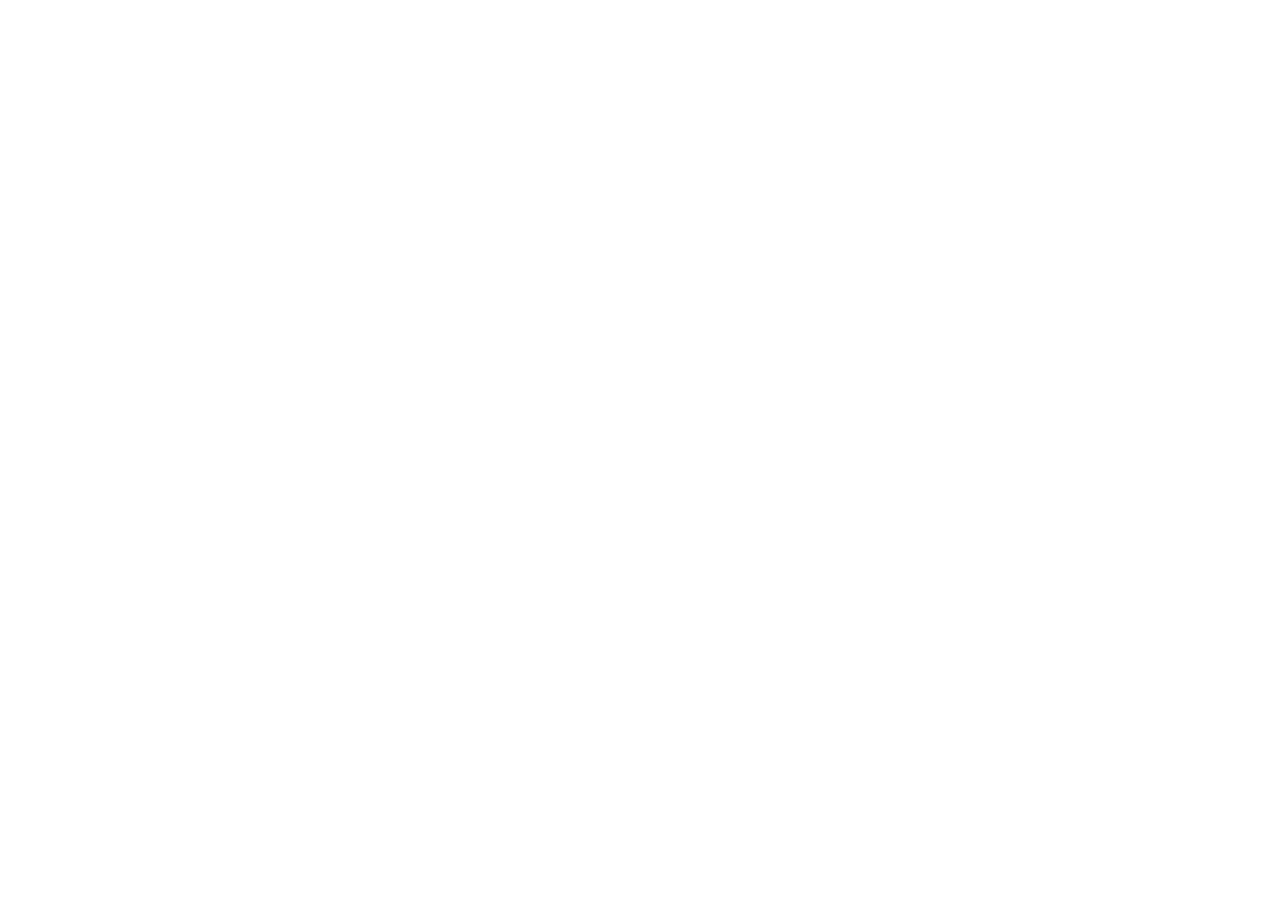
==== commit 1bbe8d0b: "Redirect github.io pages to lumen-initiative.org" ====
--- a/library-schedule.html
+++ b/library-schedule.html
@@ -1,1598 +1,54 @@
 <!DOCTYPE html>
 <html lang="en">
 <head>
-<meta charset="UTF-8">
-<meta name="viewport" content="width=device-width, initial-scale=1.0">
-<title>LUMEN — All 21 free workshops, August 2026 | Princeton area libraries</title>
-<meta name="description" content="Every LUMEN workshop this August: 21 free hands-on sessions for grades 5–8 at five libraries around Mercer County, NJ. Dates, times, and where to register.">
-<link rel="stylesheet" href="fonts/fonts.css">
-<style>
-  :root {
-    --font-body: Calibri, 'Carlito', 'Segoe UI', sans-serif;
-    --font-display: 'Fraunces', Georgia, 'Times New Roman', serif;
+    <meta charset="UTF-8">
+    <meta name="viewport" content="width=device-width, initial-scale=1.0">
 
-    --bg: #000;
-    --bg-elev: #0a0a0a;
-    --text: #ffffff;
-    --text-dim: rgba(255, 255, 255, 0.62);
-    --text-faint: rgba(255, 255, 255, 0.38);
-    --text-ghost: rgba(255, 255, 255, 0.18);
-    --border: rgba(255, 255, 255, 0.08);
-    --border-strong: rgba(255, 255, 255, 0.18);
-    --glass: rgba(255, 255, 255, 0.025);
-    --glass-hi: rgba(255, 255, 255, 0.05);
+    <!-- Redirect stub replacing the old copy of the schedule page. The live
+         version is on the Worker, where Cloudflare strips .html — hence the
+         extensionless target. GitHub Pages does no such stripping, so this
+         file must keep its .html name to catch the old inbound links. -->
 
-    --princeton: #6FA8FF;       --princeton-rgb: 111, 168, 255;
-    --plainsboro: #56DAB1;      --plainsboro-rgb: 86, 218, 177;
-    --hightstown: #B894FF;      --hightstown-rgb: 184, 148, 255;
-    --hickory: #F7B567;         --hickory-rgb: 247, 181, 103;
-    --robbinsville: #FF8AAE;    --robbinsville-rgb: 255, 138, 174;
+    <title>LUMEN — All 21 free workshops, August 2026</title>
+    <link rel="canonical" href="https://lumen-initiative.org/library-schedule">
+    <meta http-equiv="refresh" content="0; url=https://lumen-initiative.org/library-schedule">
+    <!-- Deliberately NO robots noindex here. A zero-delay meta refresh is read by
+         Google as a redirect and passes ranking signals to the target; adding
+         noindex muddies that, because it tells the crawler to drop the URL
+         rather than follow it through. Redirect + canonical is the clean pair. -->
 
-    --ease: cubic-bezier(0.22, 1, 0.36, 1);
-    --ease-soft: cubic-bezier(0.22, 0.61, 0.36, 1);
+    <link rel="icon" href="favicon.ico" sizes="16x16 32x32 48x48">
+    <link rel="icon" href="favicon-32.png" type="image/png" sizes="32x32">
+    <link rel="icon" href="favicon-16.png" type="image/png" sizes="16x16">
+    <link rel="apple-touch-icon" href="apple-touch-icon.png">
+    <meta name="theme-color" content="#05070f">
 
-    --r-sm: 6px;
-    --r-md: 10px;
-    --r-lg: 16px;
-    --r-xl: 24px;
-  }
-
-  * { margin: 0; padding: 0; box-sizing: border-box; }
-
-  html, body {
-    background: var(--bg);
-    color: var(--text);
-  }
-
-  body {
-    font-family: var(--font-body);
-    font-feature-settings: "ss01", "cv11", "tnum";
-    -webkit-font-smoothing: antialiased;
-    -moz-osx-font-smoothing: grayscale;
-    line-height: 1.5;
-    min-height: 100vh;
-    overflow-x: hidden;
-    /* faint atmospheric glow — top-down, very subtle */
-    background-image:
-      radial-gradient(ellipse 80vw 60vh at 50% -10%, rgba(255, 255, 255, 0.04), transparent 70%),
-      radial-gradient(ellipse 120vw 80vh at 50% 110%, rgba(184, 148, 255, 0.025), transparent 70%);
-  }
-
-  /* ----- layout ----- */
-
-  .page {
-    max-width: 1180px;
-    margin: 0 auto;
-    padding: 56px 32px 96px;
-  }
-
-  .page-head {
-    display: flex;
-    justify-content: space-between;
-    align-items: baseline;
-    padding-bottom: 56px;
-    border-bottom: 1px solid var(--border);
-    margin-bottom: 64px;
-  }
-  /* This stylesheet has no global anchor reset, so anything that is a
-     link has to say so — or unsay it, as here. */
-  .brand {
-    font-size: 17px;
-    font-weight: 700;
-    letter-spacing: 0.06em;
-    text-transform: uppercase;
-    color: var(--text);
-    text-decoration: none;
-    transition: opacity 0.25s var(--ease);
-  }
-  .brand:hover,
-  .brand:focus-visible { opacity: 0.7; }
-  .brand .dot {
-    display: inline-block;
-    width: 6px;
-    height: 6px;
-    background: #f76f53;
-    border-radius: 50%;
-    margin-right: 6px;
-    vertical-align: 2px;
-    box-shadow: 0 0 12px #f76f53;
-  }
-  .head-meta {
-    font-size: 12px;
-    color: var(--text-dim);
-    letter-spacing: 0.08em;
-    text-transform: uppercase;
-  }
-
-  /* ----- hero ----- */
-
-  .hero { margin-bottom: 80px; }
-
-  .eyebrow {
-    font-size: 11px;
-    font-weight: 600;
-    letter-spacing: 0.18em;
-    text-transform: uppercase;
-    color: var(--text-faint);
-    margin-bottom: 18px;
-  }
-  .hero h1 {
-    font-family: var(--font-display);
-    font-size: clamp(48px, 8vw, 88px);
-    font-weight: 500;
-    line-height: 0.95;
-    letter-spacing: -0.02em;
-    margin-bottom: 28px;
-  }
-  .hero h1 .year {
-    color: var(--text-dim);
-    font-weight: 400;
-    letter-spacing: -0.025em;
-  }
-  .hero-stats {
-    display: flex;
-    flex-wrap: wrap;
-    gap: 48px;
-    margin-top: 32px;
-    padding-top: 24px;
-    border-top: 1px solid var(--border);
-  }
-  .hero-stat .num {
-    display: block;
-    font-size: 28px;
-    font-weight: 600;
-    letter-spacing: -0.01em;
-    font-variant-numeric: tabular-nums;
-  }
-  .hero-stat .lbl {
-    font-size: 11px;
-    color: var(--text-faint);
-    letter-spacing: 0.12em;
-    text-transform: uppercase;
-    margin-top: 4px;
-  }
-
-  /* ----- sign-up band ----- */
-
-  /* Deliberately not styled as a banner or a highlighted callout: the
-     schedule below is what the visitor came for, and the three cards
-     read as one more band of the same document. They earn attention by
-     being the only clickable things above the fold, not by shouting. */
-  .signup { margin-bottom: 80px; }
-
-  .signup-lede {
-    max-width: 62ch;
-    font-size: 14px;
-    color: var(--text-dim);
-    margin-bottom: 24px;
-  }
-  .signup-grid {
-    display: grid;
-    grid-template-columns: repeat(auto-fit, minmax(238px, 1fr));
-    gap: 12px;
-  }
-  .signup-card {
-    display: flex;
-    flex-direction: column;
-    gap: 6px;
-    padding: 18px 20px;
-    border: 1px solid var(--border-strong);
-    border-radius: var(--r-lg);
-    background: var(--glass);
-    color: var(--text);
-    text-decoration: none;
-    transition: background 0.3s var(--ease), border-color 0.3s var(--ease), transform 0.3s var(--ease);
-  }
-  .signup-card:hover,
-  .signup-card:focus-visible {
-    background: var(--glass-hi);
-    border-color: rgba(255, 255, 255, 0.32);
-    transform: translateY(-2px);
-  }
-  .signup-name {
-    font-size: 15px;
-    font-weight: 600;
-    letter-spacing: -0.005em;
-  }
-  .signup-note {
-    font-size: 12px;
-    color: var(--text-faint);
-    line-height: 1.45;
-  }
-  .signup-go {
-    margin-top: 8px;
-    font-size: 11px;
-    font-weight: 600;
-    letter-spacing: 0.12em;
-    text-transform: uppercase;
-    color: var(--text-dim);
-  }
-  .signup-card:hover .signup-go,
-  .signup-card:focus-visible .signup-go { color: var(--text); }
-
-  .signup-help {
-    max-width: 62ch;
-    margin-top: 20px;
-    font-size: 12.5px;
-    color: var(--text-faint);
-    line-height: 1.6;
-  }
-  .signup-help a,
-  .foot-links a {
-    color: var(--text-dim);
-    text-decoration: underline;
-    text-underline-offset: 3px;
-    text-decoration-color: var(--border-strong);
-    transition: color 0.25s var(--ease), text-decoration-color 0.25s var(--ease);
-  }
-  .signup-help a:hover,
-  .signup-help a:focus-visible,
-  .foot-links a:hover,
-  .foot-links a:focus-visible {
-    color: var(--text);
-    text-decoration-color: currentColor;
-  }
-
-  /* ----- section labels ----- */
-
-  .section-label {
-    display: flex;
-    align-items: baseline;
-    gap: 14px;
-    font-size: 11px;
-    font-weight: 600;
-    letter-spacing: 0.18em;
-    text-transform: uppercase;
-    color: var(--text-faint);
-    margin-bottom: 24px;
-  }
-  .section-label::after {
-    content: '';
-    flex: 1;
-    height: 1px;
-    background: var(--border);
-  }
-
-  section + section { margin-top: 80px; }
-
-  /* ----- legend / filter cards ----- */
-
-  .legend-grid {
-    display: grid;
-    grid-template-columns: repeat(auto-fit, minmax(206px, 1fr));
-    gap: 12px;
-  }
-  .legend-card {
-    --c: var(--text);
-    --c-rgb: 255, 255, 255;
-    background: var(--glass);
-    border: 1px solid var(--border);
-    border-radius: var(--r-md);
-    padding: 18px 18px 16px;
-    text-align: left;
-    color: inherit;
-    font: inherit;
-    cursor: pointer;
-    position: relative;
-    overflow: hidden;
-    transition:
-      background 0.4s var(--ease),
-      border-color 0.4s var(--ease),
-      transform 0.4s var(--ease),
-      box-shadow 0.4s var(--ease),
-      opacity 0.4s var(--ease);
-  }
-  .legend-card::before {
-    content: '';
-    position: absolute;
-    inset: 0;
-    border-radius: inherit;
-    background: radial-gradient(ellipse 80% 70% at 50% 110%, rgba(var(--c-rgb), 0.18), transparent 70%);
-    opacity: 0;
-    transition: opacity 0.5s var(--ease);
-    pointer-events: none;
-  }
-  .legend-card:hover,
-  .legend-card[aria-pressed="true"] {
-    background: var(--glass-hi);
-    border-color: rgba(var(--c-rgb), 0.5);
-    transform: translateY(-2px);
-    box-shadow:
-      0 12px 32px -12px rgba(var(--c-rgb), 0.35),
-      0 1px 0 rgba(255, 255, 255, 0.04) inset;
-  }
-  .legend-card:hover::before,
-  .legend-card[aria-pressed="true"]::before {
-    opacity: 1;
-  }
-  .legend-card-head {
-    display: flex;
-    align-items: center;
-    gap: 10px;
-    margin-bottom: 10px;
-  }
-  .legend-dot {
-    width: 9px;
-    height: 9px;
-    border-radius: 50%;
-    background: var(--c);
-    box-shadow: 0 0 12px var(--c), 0 0 4px var(--c);
-    flex-shrink: 0;
-  }
-  .legend-name {
-    font-size: 11px;
-    font-weight: 600;
-    letter-spacing: 0.1em;
-    text-transform: uppercase;
-    color: var(--c);
-  }
-  .legend-meta {
-    font-size: 12px;
-    color: var(--text-dim);
-    line-height: 1.5;
-  }
-  .legend-topics {
-    margin-top: 10px;
-    padding-top: 10px;
-    border-top: 1px solid var(--border);
-    font-size: 11px;
-    color: var(--text-faint);
-    letter-spacing: 0.04em;
-  }
-  .legend-count {
-    position: absolute;
-    top: 14px;
-    right: 16px;
-    font-size: 11px;
-    font-variant-numeric: tabular-nums;
-    color: var(--text-faint);
-    font-weight: 500;
-  }
-
-  /* ----- ribbon timeline ----- */
-
-  .ribbon {
-    background: var(--glass);
-    border: 1px solid var(--border);
-    border-radius: var(--r-lg);
-    padding: 24px 28px;
-    backdrop-filter: blur(12px);
-    -webkit-backdrop-filter: blur(12px);
-  }
-  .ribbon-axis {
-    display: grid;
-    grid-template-columns: 168px 1fr;
-    gap: 24px;
-    align-items: center;
-    padding-bottom: 12px;
-    margin-bottom: 14px;
-    border-bottom: 1px solid var(--border);
-  }
-  .ribbon-axis-spacer { color: var(--text-faint); font-size: 11px; letter-spacing: 0.12em; text-transform: uppercase; }
-  .ribbon-axis-days {
-    display: grid;
-    grid-template-columns: repeat(31, 1fr);
-    gap: 0;
-    font-size: 9px;
-    color: var(--text-faint);
-    text-align: center;
-    font-variant-numeric: tabular-nums;
-  }
-  .ribbon-axis-days span {
-    padding: 4px 0;
-    border-radius: 3px;
-  }
-  .ribbon-axis-days span.weekend { color: var(--text-ghost); }
-  .ribbon-axis-days span.major { color: var(--text-dim); font-weight: 600; }
-
-  .ribbon-row {
-    display: grid;
-    grid-template-columns: 168px 1fr;
-    gap: 24px;
-    align-items: center;
-    padding: 8px 0;
-    transition: opacity 0.4s var(--ease);
-  }
-  .ribbon-label {
-    display: flex;
-    align-items: center;
-    gap: 10px;
-    font-size: 13px;
-    font-weight: 500;
-    letter-spacing: -0.005em;
-  }
-  .ribbon-label .legend-dot {
-    width: 7px;
-    height: 7px;
-  }
-  .ribbon-label .lib-name { color: var(--c); }
-  .ribbon-track {
-    display: grid;
-    grid-template-columns: repeat(31, 1fr);
-    gap: 0;
-    height: 28px;
-    align-items: center;
-    position: relative;
-  }
-  .ribbon-track::before {
-    content: '';
-    position: absolute;
-    left: 0; right: 0;
-    top: 50%;
-    height: 1px;
-    background: var(--border);
-    transform: translateY(-0.5px);
-  }
-  .ribbon-cell {
-    height: 100%;
-    display: flex;
-    align-items: center;
-    justify-content: center;
-    position: relative;
-  }
-  .ribbon-cell.weekend::after {
-    content: '';
-    position: absolute;
-    inset: 8px 1px;
-    background: rgba(255, 255, 255, 0.015);
-    border-radius: 2px;
-  }
-  .ribbon-pin {
-    position: relative;
-    width: 11px;
-    height: 11px;
-    border-radius: 50%;
-    background: var(--c);
-    box-shadow:
-      0 0 10px var(--c),
-      0 0 18px rgba(var(--c-rgb), 0.4);
-    transition:
-      transform 0.4s var(--ease),
-      box-shadow 0.4s var(--ease);
-  }
-  .ribbon-pin:hover {
-    transform: scale(1.45);
-    z-index: 2;
-  }
-
-  /* ----- calendar grid ----- */
-
-  .calendar {
-    background: var(--glass);
-    border: 1px solid var(--border);
-    border-radius: var(--r-lg);
-    overflow: hidden;
-    backdrop-filter: blur(12px);
-    -webkit-backdrop-filter: blur(12px);
-  }
-  .cal-header {
-    display: grid;
-    grid-template-columns: repeat(7, 1fr);
-    background: rgba(255, 255, 255, 0.012);
-    border-bottom: 1px solid var(--border);
-  }
-  .cal-header > div {
-    padding: 14px 16px;
-    font-size: 10px;
-    font-weight: 600;
-    letter-spacing: 0.16em;
-    text-transform: uppercase;
-    color: var(--text-faint);
-    text-align: left;
-  }
-  .cal-grid {
-    display: grid;
-    grid-template-columns: repeat(7, 1fr);
-  }
-  .cal-day {
-    border-right: 1px solid var(--border);
-    border-bottom: 1px solid var(--border);
-    padding: 14px 12px 12px;
-    min-height: 130px;
-    display: flex;
-    flex-direction: column;
-    gap: 8px;
-    position: relative;
-  }
-  .cal-day:nth-child(7n) { border-right: none; }
-  .cal-grid > .cal-day:nth-last-child(-n+1):not(:nth-child(7n)) ~ .cal-day,
-  .cal-grid .cal-day:last-child { border-bottom: none; }
-  .cal-day.empty {
-    background: rgba(0, 0, 0, 0.4);
-  }
-  .cal-day.weekend {
-    background: rgba(255, 255, 255, 0.008);
-  }
-  .cal-date {
-    font-size: 14px;
-    font-weight: 500;
-    color: var(--text-faint);
-    font-variant-numeric: tabular-nums;
-    letter-spacing: -0.01em;
-  }
-  .cal-day.has-events .cal-date {
-    color: var(--text);
-    font-weight: 600;
-  }
-  .cal-events {
-    display: flex;
-    flex-direction: column;
-    gap: 4px;
-    margin-top: 2px;
-  }
-  .cal-event {
-    --c: var(--text);
-    --c-rgb: 255, 255, 255;
-    display: flex;
-    align-items: center;
-    gap: 8px;
-    padding: 6px 8px 6px 10px;
-    background: rgba(var(--c-rgb), 0.08);
-    border-radius: var(--r-sm);
-    font-size: 11px;
-    line-height: 1.2;
-    position: relative;
-    overflow: hidden;
-    transition: background 0.3s var(--ease), transform 0.3s var(--ease);
-  }
-  .cal-event::before {
-    content: '';
-    position: absolute;
-    left: 0;
-    top: 0;
-    bottom: 0;
-    width: 2px;
-    background: var(--c);
-    box-shadow: 0 0 8px var(--c);
-  }
-  .cal-event:hover {
-    background: rgba(var(--c-rgb), 0.16);
-    transform: translateX(2px);
-  }
-  .cal-event-time {
-    font-weight: 600;
-    color: var(--c);
-    font-variant-numeric: tabular-nums;
-    letter-spacing: -0.01em;
-    flex-shrink: 0;
-  }
-  .cal-event-name {
-    color: var(--text);
-    font-weight: 500;
-    overflow: hidden;
-    text-overflow: ellipsis;
-    white-space: nowrap;
-  }
-
-  /* ----- list view ----- */
-
-  .list {
-    display: flex;
-    flex-direction: column;
-    gap: 10px;
-  }
-  .list-day {
-    display: grid;
-    grid-template-columns: 180px 1fr;
-    gap: 28px;
-    align-items: flex-start;
-    padding: 22px 24px;
-    background: var(--glass);
-    border: 1px solid var(--border);
-    border-radius: var(--r-md);
-    transition:
-      background 0.4s var(--ease),
-      border-color 0.4s var(--ease),
-      transform 0.4s var(--ease);
-  }
-  .list-day:hover {
-    background: var(--glass-hi);
-    border-color: var(--border-strong);
-  }
-  .list-date {
-    display: flex;
-    flex-direction: column;
-    gap: 4px;
-  }
-  .list-date-num {
-    font-size: 32px;
-    font-weight: 600;
-    letter-spacing: -0.025em;
-    line-height: 1;
-    font-variant-numeric: tabular-nums;
-  }
-  .list-date-day {
-    font-size: 13px;
-    color: var(--text-dim);
-    text-transform: uppercase;
-    letter-spacing: 0.08em;
-  }
-  .list-date-count {
-    margin-top: 8px;
-    font-size: 11px;
-    color: var(--text-faint);
-    letter-spacing: 0.08em;
-    text-transform: uppercase;
-  }
-  .list-events {
-    display: flex;
-    flex-direction: column;
-    gap: 8px;
-  }
-  .list-event {
-    --c: var(--text);
-    --c-rgb: 255, 255, 255;
-    display: grid;
-    grid-template-columns: 14px 130px 1fr auto;
-    align-items: center;
-    gap: 14px;
-    padding: 12px 16px;
-    background: rgba(var(--c-rgb), 0.04);
-    border: 1px solid rgba(var(--c-rgb), 0.12);
-    border-radius: var(--r-sm);
-    transition:
-      background 0.4s var(--ease),
-      border-color 0.4s var(--ease),
-      transform 0.4s var(--ease),
-      opacity 0.4s var(--ease);
-  }
-  .list-event:hover {
-    background: rgba(var(--c-rgb), 0.08);
-    border-color: rgba(var(--c-rgb), 0.28);
-    transform: translateX(3px);
-  }
-  .list-event .legend-dot {
-    width: 8px;
-    height: 8px;
-  }
-  .list-event-time {
-    font-size: 13px;
-    font-weight: 600;
-    color: var(--c);
-    font-variant-numeric: tabular-nums;
-    letter-spacing: -0.01em;
-  }
-  .list-event-info {
-    font-size: 14px;
-    display: flex;
-    align-items: baseline;
-    gap: 10px;
-    flex-wrap: wrap;
-  }
-  .list-event-info .lib {
-    font-weight: 500;
-  }
-  .list-event-tag {
-    font-size: 10px;
-    padding: 3px 8px;
-    border-radius: 9999px;
-    background: rgba(247, 181, 103, 0.12);
-    color: var(--hickory);
-    border: 1px solid rgba(247, 181, 103, 0.3);
-    font-weight: 600;
-    letter-spacing: 0.05em;
-    text-transform: uppercase;
-  }
-
-  /* ----- focus filtering ----- */
-  /* When a library is focused, dim everything that doesn't belong to it */
-  body[data-focus] [data-lib]:not([data-active]),
-  body[data-focus] .legend-card:not([aria-pressed="true"]) {
-    opacity: 0.22;
-  }
-
-  /* ----- footer ----- */
-  footer {
-    margin-top: 96px;
-    padding-top: 32px;
-    border-top: 1px solid var(--border);
-    display: flex;
-    flex-wrap: wrap;
-    justify-content: space-between;
-    align-items: baseline;
-    gap: 16px 32px;
-    font-size: 12px;
-    color: var(--text-faint);
-  }
-  .foot-links {
-    display: flex;
-    flex-wrap: wrap;
-    gap: 8px 20px;
-  }
-
-  /* ----- entry animations ----- */
-
-  @keyframes lift-in {
-    from { opacity: 0; transform: translateY(12px); }
-    to { opacity: 1; transform: translateY(0); }
-  }
-  .reveal {
-    animation: lift-in 0.9s var(--ease) both;
-  }
-
-  /* ----- responsive ----- */
-
-  @media (max-width: 900px) {
-    .page { padding: 32px 20px 64px; }
-    .page-head { padding-bottom: 32px; margin-bottom: 40px; }
-    section + section { margin-top: 56px; }
-    .hero { margin-bottom: 56px; }
-    .hero-stats { gap: 28px; }
-    .hero-stat .num { font-size: 22px; }
-
-    .page-head { flex-wrap: wrap; gap: 10px 24px; }
-    .signup { margin-bottom: 56px; }
-    .signup-card { padding: 16px 18px; }
-    footer { flex-direction: column; }
-
-    .ribbon { padding: 16px; }
-    .ribbon-axis,
-    .ribbon-row { grid-template-columns: 110px 1fr; gap: 12px; }
-    .ribbon-label { font-size: 11px; }
-
-    .cal-day { min-height: 88px; padding: 8px 6px; }
-    .cal-event { font-size: 9.5px; padding: 4px 6px 4px 8px; }
-    .cal-event-name { display: none; }
-
-    .list-day { grid-template-columns: 1fr; gap: 14px; padding: 16px; }
-    .list-date { flex-direction: row; align-items: baseline; gap: 12px; }
-    .list-date-num { font-size: 22px; }
-    .list-event { grid-template-columns: 12px 90px 1fr; padding: 10px 12px; }
-    .list-event-tag { display: none; }
-  }
-
-  @media (max-width: 540px) {
-    .cal-header > div { padding: 8px 6px; font-size: 9px; letter-spacing: 0.1em; }
-    .cal-day { min-height: 64px; }
-    .cal-date { font-size: 12px; }
-    .cal-event { padding: 3px 5px 3px 7px; }
-    .cal-event-time { font-size: 9px; }
-  }
-
-  /* ----- reduced motion ----- */
-
-  @media (prefers-reduced-motion: reduce) {
-    *,
-    *::before,
-    *::after {
-      animation-duration: 0.01ms !important;
-      animation-iteration-count: 1 !important;
-      transition-duration: 0.01ms !important;
-      scroll-behavior: auto !important;
-    }
-  }
-
-  /* ----- print ----- */
-
-  @media print {
-    body {
-      background: #fff;
-      color: #000;
-      background-image: none;
-    }
-    :root {
-      --text: #000;
-      --text-dim: #444;
-      --text-faint: #666;
-      --border: #ccc;
-      --border-strong: #999;
-      --glass: #fafafa;
-      --glass-hi: #f0f0f0;
-    }
-    /* The sign-up band survives printing on purpose — a schedule
-       pinned to a fridge should still say where to register. */
-    .page-head, footer { display: none; }
-    .signup-card { break-inside: avoid; }
-    .legend-card, .ribbon, .calendar, .list-day {
-      backdrop-filter: none;
-      box-shadow: none;
-    }
-    .reveal { animation: none; }
-  }
-</style>
+    <style>
+        html, body { height: 100%; }
+        body {
+            margin: 0;
+            display: grid;
+            place-items: center;
+            background: #05070f;
+            color: #f4f6fb;
+            font: 400 1rem/1.6 ui-sans-serif, -apple-system, system-ui, sans-serif;
+            text-align: center;
+            padding: 2rem;
+        }
+        a { color: inherit; }
+        p { margin: 0 0 .5rem; }
+        .muted { color: #f4f6fb99; font-size: .875rem; }
+    </style>
 </head>
 <body>
-
-<main class="page">
-
-  <!-- The wordmark is the only thing on this page a lost visitor will
-       try to click, so it is the route home. -->
-  <header class="page-head reveal" style="animation-delay: 0s;">
-    <a class="brand" href="index.html"><span class="dot"></span>LUMEN</a>
-    <div class="head-meta">Free · Grades 5 – 8 · Mercer County, NJ</div>
-  </header>
-
-  <!-- Hero -->
-  <section class="hero reveal" style="animation-delay: 0.05s;">
-    <div class="eyebrow">Every workshop this summer</div>
-    <h1>August<br><span class="year">2026</span></h1>
-    <div class="hero-stats">
-      <div class="hero-stat"><span class="num">5</span><span class="lbl">Libraries</span></div>
-      <div class="hero-stat"><span class="num">21</span><span class="lbl">Sessions</span></div>
-      <div class="hero-stat"><span class="num">12</span><span class="lbl">Active dates</span></div>
-      <div class="hero-stat"><span class="num">≤ 1h</span><span class="lbl">Each session</span></div>
-    </div>
-  </section>
-
-  <!-- How to sign up. This page is where the site's schedule section
-       sends a parent, and until now it was a dead end: it listed when
-       and where without a single link — no way to act on any of it and
-       no route back. Registration always happens on the host library's
-       own calendar, so those three calendars are the page's real CTA.
-       It sits above the filter cards because a parent who already knows
-       which branch they want should never have to scroll the calendar
-       to find the door. -->
-  <section class="signup reveal" id="signup" style="animation-delay: 0.1s;">
-    <h2 class="section-label">How to sign up</h2>
-    <p class="signup-lede">
-      Every session is free, and each one is booked through the host library&rsquo;s
-      own events calendar &mdash; search &ldquo;LUMEN&rdquo; there, or ask at the
-      desk. Rooms are small, so earlier is safer.
-    </p>
-    <div class="signup-grid">
-      <a class="signup-card" href="https://princetonlibrary.org/events/" target="_blank" rel="noopener noreferrer">
-        <span class="signup-name">Princeton Public Library</span>
-        <span class="signup-note">Aug 10 – 14 · 5 sessions</span>
-        <span class="signup-go">Events calendar <span aria-hidden="true">↗</span></span>
-      </a>
-      <a class="signup-card" href="https://plainsborolibrary.org/childrens-calendar/" target="_blank" rel="noopener noreferrer">
-        <span class="signup-name">Plainsboro Public Library</span>
-        <span class="signup-note">Aug 3 – 13 · 9 sessions</span>
-        <span class="signup-go">Children’s calendar <span aria-hidden="true">↗</span></span>
-      </a>
-      <a class="signup-card" href="https://mcl.org/events" target="_blank" rel="noopener noreferrer">
-        <span class="signup-name">Mercer County Library</span>
-        <span class="signup-note">Hightstown, Hickory Corner &amp; Robbinsville · 7 sessions</span>
-        <span class="signup-go">Events calendar <span aria-hidden="true">↗</span></span>
-      </a>
-    </div>
-    <p class="signup-help">
-      New to LUMEN? <a href="index.html#for-parents">Here’s what an hour looks like</a>.
-      Can’t find a listing, or the session is full? Email
-      <a href="mailto:outreach@lumen-initiative.org">outreach@lumen-initiative.org</a>
-      and we’ll sort it out with the branch.
-    </p>
-  </section>
-
-  <!-- Legend / Filter -->
-  <section class="reveal" style="animation-delay: 0.15s;">
-    <h2 class="section-label">Partners <span style="color: var(--text-ghost); font-weight: 400; letter-spacing: 0.04em; text-transform: none; margin-left: -8px;">— click a card to focus its sessions across the page</span></h2>
-    <div class="legend-grid">
-
-      <button class="legend-card" data-lib-toggle="princeton" aria-pressed="false"
-              style="--c: var(--princeton); --c-rgb: var(--princeton-rgb);">
-        <span class="legend-count">5 sessions</span>
-        <div class="legend-card-head">
-          <span class="legend-dot"></span>
-          <span class="legend-name">Princeton Public</span>
-        </div>
-        <div class="legend-meta">M – F · Aug 10 – 14<br>2:00 – 3:00 PM</div>
-      </button>
-
-      <button class="legend-card" data-lib-toggle="plainsboro" aria-pressed="false"
-              style="--c: var(--plainsboro); --c-rgb: var(--plainsboro-rgb);">
-        <span class="legend-count">9 sessions</span>
-        <div class="legend-card-head">
-          <span class="legend-dot"></span>
-          <span class="legend-name">Plainsboro Public</span>
-        </div>
-        <div class="legend-meta">Weekdays · Aug 3 – 13<br>10:30 – 11:30 AM</div>
-      </button>
-
-      <button class="legend-card" data-lib-toggle="hightstown" aria-pressed="false"
-              style="--c: var(--hightstown); --c-rgb: var(--hightstown-rgb);">
-        <span class="legend-count">3 sessions</span>
-        <div class="legend-card-head">
-          <span class="legend-dot"></span>
-          <span class="legend-name">Hightstown · MCL</span>
-        </div>
-        <div class="legend-meta">8/7 · 8/18 · 8/25</div>
-        <div class="legend-topics">Biology · Astronomy · Physics</div>
-      </button>
-
-      <button class="legend-card" data-lib-toggle="hickory" aria-pressed="false"
-              style="--c: var(--hickory); --c-rgb: var(--hickory-rgb);">
-        <span class="legend-count">3 sessions</span>
-        <div class="legend-card-head">
-          <span class="legend-dot"></span>
-          <span class="legend-name">Hickory Corner · MCL</span>
-        </div>
-        <div class="legend-meta">Tuesdays · Aug 4, 18, 25<br>4:00 – 5:00 PM</div>
-        <div class="legend-topics">Biology · Chemistry · Physics</div>
-      </button>
-
-      <button class="legend-card" data-lib-toggle="robbinsville" aria-pressed="false"
-              style="--c: var(--robbinsville); --c-rgb: var(--robbinsville-rgb);">
-        <span class="legend-count">1 session</span>
-        <div class="legend-card-head">
-          <span class="legend-dot"></span>
-          <span class="legend-name">Robbinsville · MCL</span>
-        </div>
-        <div class="legend-meta">Thu · Aug 6<br>3:00 – 4:00 PM</div>
-      </button>
-
-    </div>
-  </section>
-
-  <!-- Ribbon timeline -->
-  <section class="reveal" style="animation-delay: 0.25s;">
-    <h2 class="section-label">Timeline · per library</h2>
-    <div class="ribbon">
-
-      <div class="ribbon-axis">
-        <span class="ribbon-axis-spacer">August</span>
-        <div class="ribbon-axis-days" id="ribbon-axis"></div>
-      </div>
-
-      <!-- One row per library; pins generated inline below -->
-      <div class="ribbon-row" data-lib="princeton" data-active
-           style="--c: var(--princeton); --c-rgb: var(--princeton-rgb);">
-        <div class="ribbon-label">
-          <span class="legend-dot"></span>
-          <span class="lib-name">Princeton</span>
-        </div>
-        <div class="ribbon-track" data-pins="10,11,12,13,14"></div>
-      </div>
-
-      <div class="ribbon-row" data-lib="plainsboro" data-active
-           style="--c: var(--plainsboro); --c-rgb: var(--plainsboro-rgb);">
-        <div class="ribbon-label">
-          <span class="legend-dot"></span>
-          <span class="lib-name">Plainsboro</span>
-        </div>
-        <div class="ribbon-track" data-pins="3,4,5,6,7,10,11,12,13"></div>
-      </div>
-
-      <div class="ribbon-row" data-lib="hightstown" data-active
-           style="--c: var(--hightstown); --c-rgb: var(--hightstown-rgb);">
-        <div class="ribbon-label">
-          <span class="legend-dot"></span>
-          <span class="lib-name">Hightstown</span>
-        </div>
-        <div class="ribbon-track" data-pins="7,18,25"></div>
-      </div>
-
-      <div class="ribbon-row" data-lib="hickory" data-active
-           style="--c: var(--hickory); --c-rgb: var(--hickory-rgb);">
-        <div class="ribbon-label">
-          <span class="legend-dot"></span>
-          <span class="lib-name">Hickory</span>
-        </div>
-        <div class="ribbon-track" data-pins="4,18,25"></div>
-      </div>
-
-      <div class="ribbon-row" data-lib="robbinsville" data-active
-           style="--c: var(--robbinsville); --c-rgb: var(--robbinsville-rgb);">
-        <div class="ribbon-label">
-          <span class="legend-dot"></span>
-          <span class="lib-name">Robbinsville</span>
-        </div>
-        <div class="ribbon-track" data-pins="6"></div>
-      </div>
-
-    </div>
-  </section>
-
-  <!-- Calendar grid -->
-  <section class="reveal" style="animation-delay: 0.35s;">
-    <h2 class="section-label">Calendar · August 2026</h2>
-    <div class="calendar">
-      <div class="cal-header">
-        <div>Sun</div><div>Mon</div><div>Tue</div><div>Wed</div>
-        <div>Thu</div><div>Fri</div><div>Sat</div>
-      </div>
-      <div class="cal-grid">
-
-        <!-- Row 1: empty until Sat Aug 1 -->
-        <div class="cal-day empty"></div>
-        <div class="cal-day empty"></div>
-        <div class="cal-day empty"></div>
-        <div class="cal-day empty"></div>
-        <div class="cal-day empty"></div>
-        <div class="cal-day empty"></div>
-        <div class="cal-day weekend"><div class="cal-date">1</div></div>
-
-        <!-- Row 2: Aug 2 – 8 -->
-        <div class="cal-day weekend"><div class="cal-date">2</div></div>
-
-        <div class="cal-day has-events">
-          <div class="cal-date">3</div>
-          <div class="cal-events">
-            <div class="cal-event" data-lib="plainsboro" data-active
-                 style="--c: var(--plainsboro); --c-rgb: var(--plainsboro-rgb);">
-              <span class="cal-event-time">10:30a</span>
-              <span class="cal-event-name">Plainsboro</span>
-            </div>
-          </div>
-        </div>
-
-        <div class="cal-day has-events">
-          <div class="cal-date">4</div>
-          <div class="cal-events">
-            <div class="cal-event" data-lib="plainsboro" data-active
-                 style="--c: var(--plainsboro); --c-rgb: var(--plainsboro-rgb);">
-              <span class="cal-event-time">10:30a</span>
-              <span class="cal-event-name">Plainsboro</span>
-            </div>
-            <div class="cal-event" data-lib="hickory" data-active
-                 style="--c: var(--hickory); --c-rgb: var(--hickory-rgb);">
-              <span class="cal-event-time">4:00p</span>
-              <span class="cal-event-name">Hickory</span>
-            </div>
-          </div>
-        </div>
-
-        <div class="cal-day has-events">
-          <div class="cal-date">5</div>
-          <div class="cal-events">
-            <div class="cal-event" data-lib="plainsboro" data-active
-                 style="--c: var(--plainsboro); --c-rgb: var(--plainsboro-rgb);">
-              <span class="cal-event-time">10:30a</span>
-              <span class="cal-event-name">Plainsboro</span>
-            </div>
-          </div>
-        </div>
-
-        <div class="cal-day has-events">
-          <div class="cal-date">6</div>
-          <div class="cal-events">
-            <div class="cal-event" data-lib="plainsboro" data-active
-                 style="--c: var(--plainsboro); --c-rgb: var(--plainsboro-rgb);">
-              <span class="cal-event-time">10:30a</span>
-              <span class="cal-event-name">Plainsboro</span>
-            </div>
-            <div class="cal-event" data-lib="robbinsville" data-active
-                 style="--c: var(--robbinsville); --c-rgb: var(--robbinsville-rgb);">
-              <span class="cal-event-time">3:00p</span>
-              <span class="cal-event-name">Robbinsville</span>
-            </div>
-          </div>
-        </div>
-
-        <div class="cal-day has-events">
-          <div class="cal-date">7</div>
-          <div class="cal-events">
-            <div class="cal-event" data-lib="plainsboro" data-active
-                 style="--c: var(--plainsboro); --c-rgb: var(--plainsboro-rgb);">
-              <span class="cal-event-time">10:30a</span>
-              <span class="cal-event-name">Plainsboro</span>
-            </div>
-            <div class="cal-event" data-lib="hightstown" data-active
-                 style="--c: var(--hightstown); --c-rgb: var(--hightstown-rgb);">
-              <span class="cal-event-time">2:00p</span>
-              <span class="cal-event-name">Hightstown</span>
-            </div>
-          </div>
-        </div>
-
-        <div class="cal-day weekend"><div class="cal-date">8</div></div>
-
-        <!-- Row 3: Aug 9 – 15 -->
-        <div class="cal-day weekend"><div class="cal-date">9</div></div>
-
-        <div class="cal-day has-events">
-          <div class="cal-date">10</div>
-          <div class="cal-events">
-            <div class="cal-event" data-lib="plainsboro" data-active
-                 style="--c: var(--plainsboro); --c-rgb: var(--plainsboro-rgb);">
-              <span class="cal-event-time">10:30a</span>
-              <span class="cal-event-name">Plainsboro</span>
-            </div>
-            <div class="cal-event" data-lib="princeton" data-active
-                 style="--c: var(--princeton); --c-rgb: var(--princeton-rgb);">
-              <span class="cal-event-time">2:00p</span>
-              <span class="cal-event-name">Princeton</span>
-            </div>
-          </div>
-        </div>
-
-        <div class="cal-day has-events">
-          <div class="cal-date">11</div>
-          <div class="cal-events">
-            <div class="cal-event" data-lib="plainsboro" data-active
-                 style="--c: var(--plainsboro); --c-rgb: var(--plainsboro-rgb);">
-              <span class="cal-event-time">10:30a</span>
-              <span class="cal-event-name">Plainsboro</span>
-            </div>
-            <div class="cal-event" data-lib="princeton" data-active
-                 style="--c: var(--princeton); --c-rgb: var(--princeton-rgb);">
-              <span class="cal-event-time">2:00p</span>
-              <span class="cal-event-name">Princeton</span>
-            </div>
-          </div>
-        </div>
-
-        <div class="cal-day has-events">
-          <div class="cal-date">12</div>
-          <div class="cal-events">
-            <div class="cal-event" data-lib="plainsboro" data-active
-                 style="--c: var(--plainsboro); --c-rgb: var(--plainsboro-rgb);">
-              <span class="cal-event-time">10:30a</span>
-              <span class="cal-event-name">Plainsboro</span>
-            </div>
-            <div class="cal-event" data-lib="princeton" data-active
-                 style="--c: var(--princeton); --c-rgb: var(--princeton-rgb);">
-              <span class="cal-event-time">2:00p</span>
-              <span class="cal-event-name">Princeton</span>
-            </div>
-          </div>
-        </div>
-
-        <div class="cal-day has-events">
-          <div class="cal-date">13</div>
-          <div class="cal-events">
-            <div class="cal-event" data-lib="plainsboro" data-active
-                 style="--c: var(--plainsboro); --c-rgb: var(--plainsboro-rgb);">
-              <span class="cal-event-time">10:30a</span>
-              <span class="cal-event-name">Plainsboro</span>
-            </div>
-            <div class="cal-event" data-lib="princeton" data-active
-                 style="--c: var(--princeton); --c-rgb: var(--princeton-rgb);">
-              <span class="cal-event-time">2:00p</span>
-              <span class="cal-event-name">Princeton</span>
-            </div>
-          </div>
-        </div>
-
-        <div class="cal-day has-events">
-          <div class="cal-date">14</div>
-          <div class="cal-events">
-            <div class="cal-event" data-lib="princeton" data-active
-                 style="--c: var(--princeton); --c-rgb: var(--princeton-rgb);">
-              <span class="cal-event-time">2:00p</span>
-              <span class="cal-event-name">Princeton</span>
-            </div>
-          </div>
-        </div>
-
-        <div class="cal-day weekend"><div class="cal-date">15</div></div>
-
-        <!-- Row 4: Aug 16 – 22 -->
-        <div class="cal-day weekend"><div class="cal-date">16</div></div>
-        <div class="cal-day"><div class="cal-date">17</div></div>
-
-        <div class="cal-day has-events">
-          <div class="cal-date">18</div>
-          <div class="cal-events">
-            <div class="cal-event" data-lib="hightstown" data-active
-                 style="--c: var(--hightstown); --c-rgb: var(--hightstown-rgb);">
-              <span class="cal-event-time">10:30a</span>
-              <span class="cal-event-name">Hightstown</span>
-            </div>
-            <div class="cal-event" data-lib="hickory" data-active
-                 style="--c: var(--hickory); --c-rgb: var(--hickory-rgb);">
-              <span class="cal-event-time">4:00p</span>
-              <span class="cal-event-name">Hickory</span>
-            </div>
-          </div>
-        </div>
-
-        <div class="cal-day"><div class="cal-date">19</div></div>
-        <div class="cal-day"><div class="cal-date">20</div></div>
-        <div class="cal-day"><div class="cal-date">21</div></div>
-        <div class="cal-day weekend"><div class="cal-date">22</div></div>
-
-        <!-- Row 5: Aug 23 – 29 -->
-        <div class="cal-day weekend"><div class="cal-date">23</div></div>
-        <div class="cal-day"><div class="cal-date">24</div></div>
-
-        <div class="cal-day has-events">
-          <div class="cal-date">25</div>
-          <div class="cal-events">
-            <div class="cal-event" data-lib="hightstown" data-active
-                 style="--c: var(--hightstown); --c-rgb: var(--hightstown-rgb);">
-              <span class="cal-event-time">10:30a</span>
-              <span class="cal-event-name">Hightstown</span>
-            </div>
-            <div class="cal-event" data-lib="hickory" data-active
-                 style="--c: var(--hickory); --c-rgb: var(--hickory-rgb);">
-              <span class="cal-event-time">4:00p</span>
-              <span class="cal-event-name">Hickory</span>
-            </div>
-          </div>
-        </div>
-
-        <div class="cal-day"><div class="cal-date">26</div></div>
-        <div class="cal-day"><div class="cal-date">27</div></div>
-        <div class="cal-day"><div class="cal-date">28</div></div>
-        <div class="cal-day weekend"><div class="cal-date">29</div></div>
-
-        <!-- Row 6: Aug 30 – 31 + trailing empty cells -->
-        <div class="cal-day weekend"><div class="cal-date">30</div></div>
-        <div class="cal-day"><div class="cal-date">31</div></div>
-        <div class="cal-day empty"></div>
-        <div class="cal-day empty"></div>
-        <div class="cal-day empty"></div>
-        <div class="cal-day empty"></div>
-        <div class="cal-day empty"></div>
-
-      </div>
-    </div>
-  </section>
-
-  <!-- Detail list -->
-  <section class="reveal" style="animation-delay: 0.45s;">
-    <h2 class="section-label">Session detail · chronological</h2>
-    <div class="list">
-
-      <div class="list-day">
-        <div class="list-date">
-          <div class="list-date-num">3</div>
-          <div>
-            <div class="list-date-day">Mon · Aug</div>
-            <div class="list-date-count">1 session</div>
-          </div>
-        </div>
-        <div class="list-events">
-          <div class="list-event" data-lib="plainsboro" data-active
-               style="--c: var(--plainsboro); --c-rgb: var(--plainsboro-rgb);">
-            <span class="legend-dot"></span>
-            <span class="list-event-time">10:30 – 11:30 AM</span>
-            <span class="list-event-info"><span class="lib">Plainsboro Public Library</span></span>
-          </div>
-        </div>
-      </div>
-
-      <div class="list-day">
-        <div class="list-date">
-          <div class="list-date-num">4</div>
-          <div>
-            <div class="list-date-day">Tue · Aug</div>
-            <div class="list-date-count">2 sessions</div>
-          </div>
-        </div>
-        <div class="list-events">
-          <div class="list-event" data-lib="plainsboro" data-active
-               style="--c: var(--plainsboro); --c-rgb: var(--plainsboro-rgb);">
-            <span class="legend-dot"></span>
-            <span class="list-event-time">10:30 – 11:30 AM</span>
-            <span class="list-event-info"><span class="lib">Plainsboro Public Library</span></span>
-          </div>
-          <div class="list-event" data-lib="hickory" data-active
-               style="--c: var(--hickory); --c-rgb: var(--hickory-rgb);">
-            <span class="legend-dot"></span>
-            <span class="list-event-time">4:00 – 5:00 PM</span>
-            <span class="list-event-info"><span class="lib">Hickory Corner · MCL</span></span>
-          </div>
-        </div>
-      </div>
-
-      <div class="list-day">
-        <div class="list-date">
-          <div class="list-date-num">5</div>
-          <div>
-            <div class="list-date-day">Wed · Aug</div>
-            <div class="list-date-count">1 session</div>
-          </div>
-        </div>
-        <div class="list-events">
-          <div class="list-event" data-lib="plainsboro" data-active
-               style="--c: var(--plainsboro); --c-rgb: var(--plainsboro-rgb);">
-            <span class="legend-dot"></span>
-            <span class="list-event-time">10:30 – 11:30 AM</span>
-            <span class="list-event-info"><span class="lib">Plainsboro Public Library</span></span>
-          </div>
-        </div>
-      </div>
-
-      <div class="list-day">
-        <div class="list-date">
-          <div class="list-date-num">6</div>
-          <div>
-            <div class="list-date-day">Thu · Aug</div>
-            <div class="list-date-count">2 sessions</div>
-          </div>
-        </div>
-        <div class="list-events">
-          <div class="list-event" data-lib="plainsboro" data-active
-               style="--c: var(--plainsboro); --c-rgb: var(--plainsboro-rgb);">
-            <span class="legend-dot"></span>
-            <span class="list-event-time">10:30 – 11:30 AM</span>
-            <span class="list-event-info"><span class="lib">Plainsboro Public Library</span></span>
-          </div>
-          <div class="list-event" data-lib="robbinsville" data-active
-               style="--c: var(--robbinsville); --c-rgb: var(--robbinsville-rgb);">
-            <span class="legend-dot"></span>
-            <span class="list-event-time">3:00 – 4:00 PM</span>
-            <span class="list-event-info"><span class="lib">Robbinsville · MCL</span></span>
-          </div>
-        </div>
-      </div>
-
-      <div class="list-day">
-        <div class="list-date">
-          <div class="list-date-num">7</div>
-          <div>
-            <div class="list-date-day">Fri · Aug</div>
-            <div class="list-date-count">2 sessions</div>
-          </div>
-        </div>
-        <div class="list-events">
-          <div class="list-event" data-lib="plainsboro" data-active
-               style="--c: var(--plainsboro); --c-rgb: var(--plainsboro-rgb);">
-            <span class="legend-dot"></span>
-            <span class="list-event-time">10:30 – 11:30 AM</span>
-            <span class="list-event-info"><span class="lib">Plainsboro Public Library</span></span>
-          </div>
-          <div class="list-event" data-lib="hightstown" data-active
-               style="--c: var(--hightstown); --c-rgb: var(--hightstown-rgb);">
-            <span class="legend-dot"></span>
-            <span class="list-event-time">2:00 – 3:00 PM</span>
-            <span class="list-event-info"><span class="lib">Hightstown · MCL</span></span>
-          </div>
-        </div>
-      </div>
-
-      <div class="list-day">
-        <div class="list-date">
-          <div class="list-date-num">10</div>
-          <div>
-            <div class="list-date-day">Mon · Aug</div>
-            <div class="list-date-count">2 sessions</div>
-          </div>
-        </div>
-        <div class="list-events">
-          <div class="list-event" data-lib="plainsboro" data-active
-               style="--c: var(--plainsboro); --c-rgb: var(--plainsboro-rgb);">
-            <span class="legend-dot"></span>
-            <span class="list-event-time">10:30 – 11:30 AM</span>
-            <span class="list-event-info"><span class="lib">Plainsboro Public Library</span></span>
-          </div>
-          <div class="list-event" data-lib="princeton" data-active
-               style="--c: var(--princeton); --c-rgb: var(--princeton-rgb);">
-            <span class="legend-dot"></span>
-            <span class="list-event-time">2:00 – 3:00 PM</span>
-            <span class="list-event-info"><span class="lib">Princeton Public Library</span></span>
-          </div>
-        </div>
-      </div>
-
-      <div class="list-day">
-        <div class="list-date">
-          <div class="list-date-num">11</div>
-          <div>
-            <div class="list-date-day">Tue · Aug</div>
-            <div class="list-date-count">2 sessions</div>
-          </div>
-        </div>
-        <div class="list-events">
-          <div class="list-event" data-lib="plainsboro" data-active
-               style="--c: var(--plainsboro); --c-rgb: var(--plainsboro-rgb);">
-            <span class="legend-dot"></span>
-            <span class="list-event-time">10:30 – 11:30 AM</span>
-            <span class="list-event-info"><span class="lib">Plainsboro Public Library</span></span>
-          </div>
-          <div class="list-event" data-lib="princeton" data-active
-               style="--c: var(--princeton); --c-rgb: var(--princeton-rgb);">
-            <span class="legend-dot"></span>
-            <span class="list-event-time">2:00 – 3:00 PM</span>
-            <span class="list-event-info"><span class="lib">Princeton Public Library</span></span>
-          </div>
-        </div>
-      </div>
-
-      <div class="list-day">
-        <div class="list-date">
-          <div class="list-date-num">12</div>
-          <div>
-            <div class="list-date-day">Wed · Aug</div>
-            <div class="list-date-count">2 sessions</div>
-          </div>
-        </div>
-        <div class="list-events">
-          <div class="list-event" data-lib="plainsboro" data-active
-               style="--c: var(--plainsboro); --c-rgb: var(--plainsboro-rgb);">
-            <span class="legend-dot"></span>
-            <span class="list-event-time">10:30 – 11:30 AM</span>
-            <span class="list-event-info"><span class="lib">Plainsboro Public Library</span></span>
-          </div>
-          <div class="list-event" data-lib="princeton" data-active
-               style="--c: var(--princeton); --c-rgb: var(--princeton-rgb);">
-            <span class="legend-dot"></span>
-            <span class="list-event-time">2:00 – 3:00 PM</span>
-            <span class="list-event-info"><span class="lib">Princeton Public Library</span></span>
-          </div>
-        </div>
-      </div>
-
-      <div class="list-day">
-        <div class="list-date">
-          <div class="list-date-num">13</div>
-          <div>
-            <div class="list-date-day">Thu · Aug</div>
-            <div class="list-date-count">2 sessions</div>
-          </div>
-        </div>
-        <div class="list-events">
-          <div class="list-event" data-lib="plainsboro" data-active
-               style="--c: var(--plainsboro); --c-rgb: var(--plainsboro-rgb);">
-            <span class="legend-dot"></span>
-            <span class="list-event-time">10:30 – 11:30 AM</span>
-            <span class="list-event-info">
-              <span class="lib">Plainsboro Public Library</span>
-              <span class="list-event-tag">Tentative final</span>
-            </span>
-          </div>
-          <div class="list-event" data-lib="princeton" data-active
-               style="--c: var(--princeton); --c-rgb: var(--princeton-rgb);">
-            <span class="legend-dot"></span>
-            <span class="list-event-time">2:00 – 3:00 PM</span>
-            <span class="list-event-info"><span class="lib">Princeton Public Library</span></span>
-          </div>
-        </div>
-      </div>
-
-      <div class="list-day">
-        <div class="list-date">
-          <div class="list-date-num">14</div>
-          <div>
-            <div class="list-date-day">Fri · Aug</div>
-            <div class="list-date-count">1 session</div>
-          </div>
-        </div>
-        <div class="list-events">
-          <div class="list-event" data-lib="princeton" data-active
-               style="--c: var(--princeton); --c-rgb: var(--princeton-rgb);">
-            <span class="legend-dot"></span>
-            <span class="list-event-time">2:00 – 3:00 PM</span>
-            <span class="list-event-info"><span class="lib">Princeton Public Library</span></span>
-          </div>
-        </div>
-      </div>
-
-      <div class="list-day">
-        <div class="list-date">
-          <div class="list-date-num">18</div>
-          <div>
-            <div class="list-date-day">Tue · Aug</div>
-            <div class="list-date-count">2 sessions</div>
-          </div>
-        </div>
-        <div class="list-events">
-          <div class="list-event" data-lib="hightstown" data-active
-               style="--c: var(--hightstown); --c-rgb: var(--hightstown-rgb);">
-            <span class="legend-dot"></span>
-            <span class="list-event-time">10:30 – 11:30 AM</span>
-            <span class="list-event-info"><span class="lib">Hightstown · MCL</span></span>
-          </div>
-          <div class="list-event" data-lib="hickory" data-active
-               style="--c: var(--hickory); --c-rgb: var(--hickory-rgb);">
-            <span class="legend-dot"></span>
-            <span class="list-event-time">4:00 – 5:00 PM</span>
-            <span class="list-event-info"><span class="lib">Hickory Corner · MCL</span></span>
-          </div>
-        </div>
-      </div>
-
-      <div class="list-day">
-        <div class="list-date">
-          <div class="list-date-num">25</div>
-          <div>
-            <div class="list-date-day">Tue · Aug</div>
-            <div class="list-date-count">2 sessions</div>
-          </div>
-        </div>
-        <div class="list-events">
-          <div class="list-event" data-lib="hightstown" data-active
-               style="--c: var(--hightstown); --c-rgb: var(--hightstown-rgb);">
-            <span class="legend-dot"></span>
-            <span class="list-event-time">10:30 – 11:30 AM</span>
-            <span class="list-event-info"><span class="lib">Hightstown · MCL</span></span>
-          </div>
-          <div class="list-event" data-lib="hickory" data-active
-               style="--c: var(--hickory); --c-rgb: var(--hickory-rgb);">
-            <span class="legend-dot"></span>
-            <span class="list-event-time">4:00 – 5:00 PM</span>
-            <span class="list-event-info"><span class="lib">Hickory Corner · MCL</span></span>
-          </div>
-        </div>
-      </div>
-
-    </div>
-  </section>
-
-  <!-- A parent who reads all the way down here has just finished the
-       last session in the list; the next thing they need is a way to
-       act on it, not a build stamp. -->
-  <footer>
-    <span>LUMEN · Lift Up Minds, Empower Neighborhoods</span>
-    <nav class="foot-links" aria-label="LUMEN">
-      <a href="index.html">Home</a>
-      <a href="#signup">How to sign up</a>
-      <a href="index.html#courses">The eight courses</a>
-      <a href="mailto:outreach@lumen-initiative.org">outreach@lumen-initiative.org</a>
-    </nav>
-  </footer>
-
-</main>
-
-<script>
-  // Build ribbon axis: days 1–31 with weekend / major-day labeling.
-  // Aug 1, 2026 is a Saturday → weekday index 6 for day 1.
-  (function buildAxis() {
-    const axis = document.getElementById('ribbon-axis');
-    if (!axis) return;
-    const aug1Weekday = 6; // Sat
-    const frag = document.createDocumentFragment();
-    for (let d = 1; d <= 31; d++) {
-      const wd = (aug1Weekday + d - 1) % 7;
-      const isWeekend = wd === 0 || wd === 6;
-      const span = document.createElement('span');
-      span.textContent = d;
-      if (isWeekend) span.classList.add('weekend');
-      if (d === 1 || d % 5 === 0 || d === 31) span.classList.add('major');
-      frag.appendChild(span);
-    }
-    axis.appendChild(frag);
-  })();
-
-  // Place colored pins inside each ribbon track from data-pins attribute.
-  (function buildPins() {
-    const aug1Weekday = 6;
-    document.querySelectorAll('.ribbon-track').forEach(track => {
-      const days = (track.dataset.pins || '').split(',').map(s => parseInt(s.trim(), 10)).filter(Boolean);
-      const set = new Set(days);
-      const frag = document.createDocumentFragment();
-      for (let d = 1; d <= 31; d++) {
-        const wd = (aug1Weekday + d - 1) % 7;
-        const cell = document.createElement('div');
-        cell.className = 'ribbon-cell' + (wd === 0 || wd === 6 ? ' weekend' : '');
-        if (set.has(d)) {
-          const pin = document.createElement('span');
-          pin.className = 'ribbon-pin';
-          pin.title = `Aug ${d}`;
-          cell.appendChild(pin);
-        }
-        frag.appendChild(cell);
-      }
-      track.appendChild(frag);
-    });
-  })();
-
-  // Click-to-focus: clicking a partner card filters the rest of the page.
-  // Click again, click empty space, or hit Esc to clear.
-  (function buildFilter() {
-    const body = document.body;
-    const cards = document.querySelectorAll('[data-lib-toggle]');
-
-    function applyFocus(lib) {
-      if (lib) {
-        body.dataset.focus = lib;
-      } else {
-        delete body.dataset.focus;
-      }
-      cards.forEach(c => {
-        c.setAttribute('aria-pressed', c.dataset.libToggle === lib ? 'true' : 'false');
-      });
-      // Toggle data-active on every event/row to drive opacity.
-      document.querySelectorAll('[data-lib]').forEach(el => {
-        if (!lib || el.dataset.lib === lib) {
-          el.setAttribute('data-active', '');
-        } else {
-          el.removeAttribute('data-active');
-        }
-      });
-    }
-
-    cards.forEach(card => {
-      card.addEventListener('click', (e) => {
-        e.stopPropagation();
-        const lib = card.dataset.libToggle;
-        applyFocus(body.dataset.focus === lib ? null : lib);
-      });
-    });
-
-    document.addEventListener('click', (e) => {
-      if (!e.target.closest('[data-lib-toggle]') && body.dataset.focus) {
-        applyFocus(null);
-      }
-    });
-
-    document.addEventListener('keydown', (e) => {
-      if (e.key === 'Escape' && body.dataset.focus) applyFocus(null);
-    });
-  })();
-</script>
-
+    <main>
+        <p>The workshop schedule has moved to <a href="https://lumen-initiative.org/library-schedule">lumen-initiative.org</a>.</p>
+        <p class="muted">Redirecting you now&hellip;</p>
+    </main>
+    <script>
+        // Belt-and-braces: fires before the meta refresh in most browsers, and
+        // replace() keeps this stub out of the back-button history.
+        location.replace('https://lumen-initiative.org/library-schedule');
+    </script>
 </body>
 </html>
